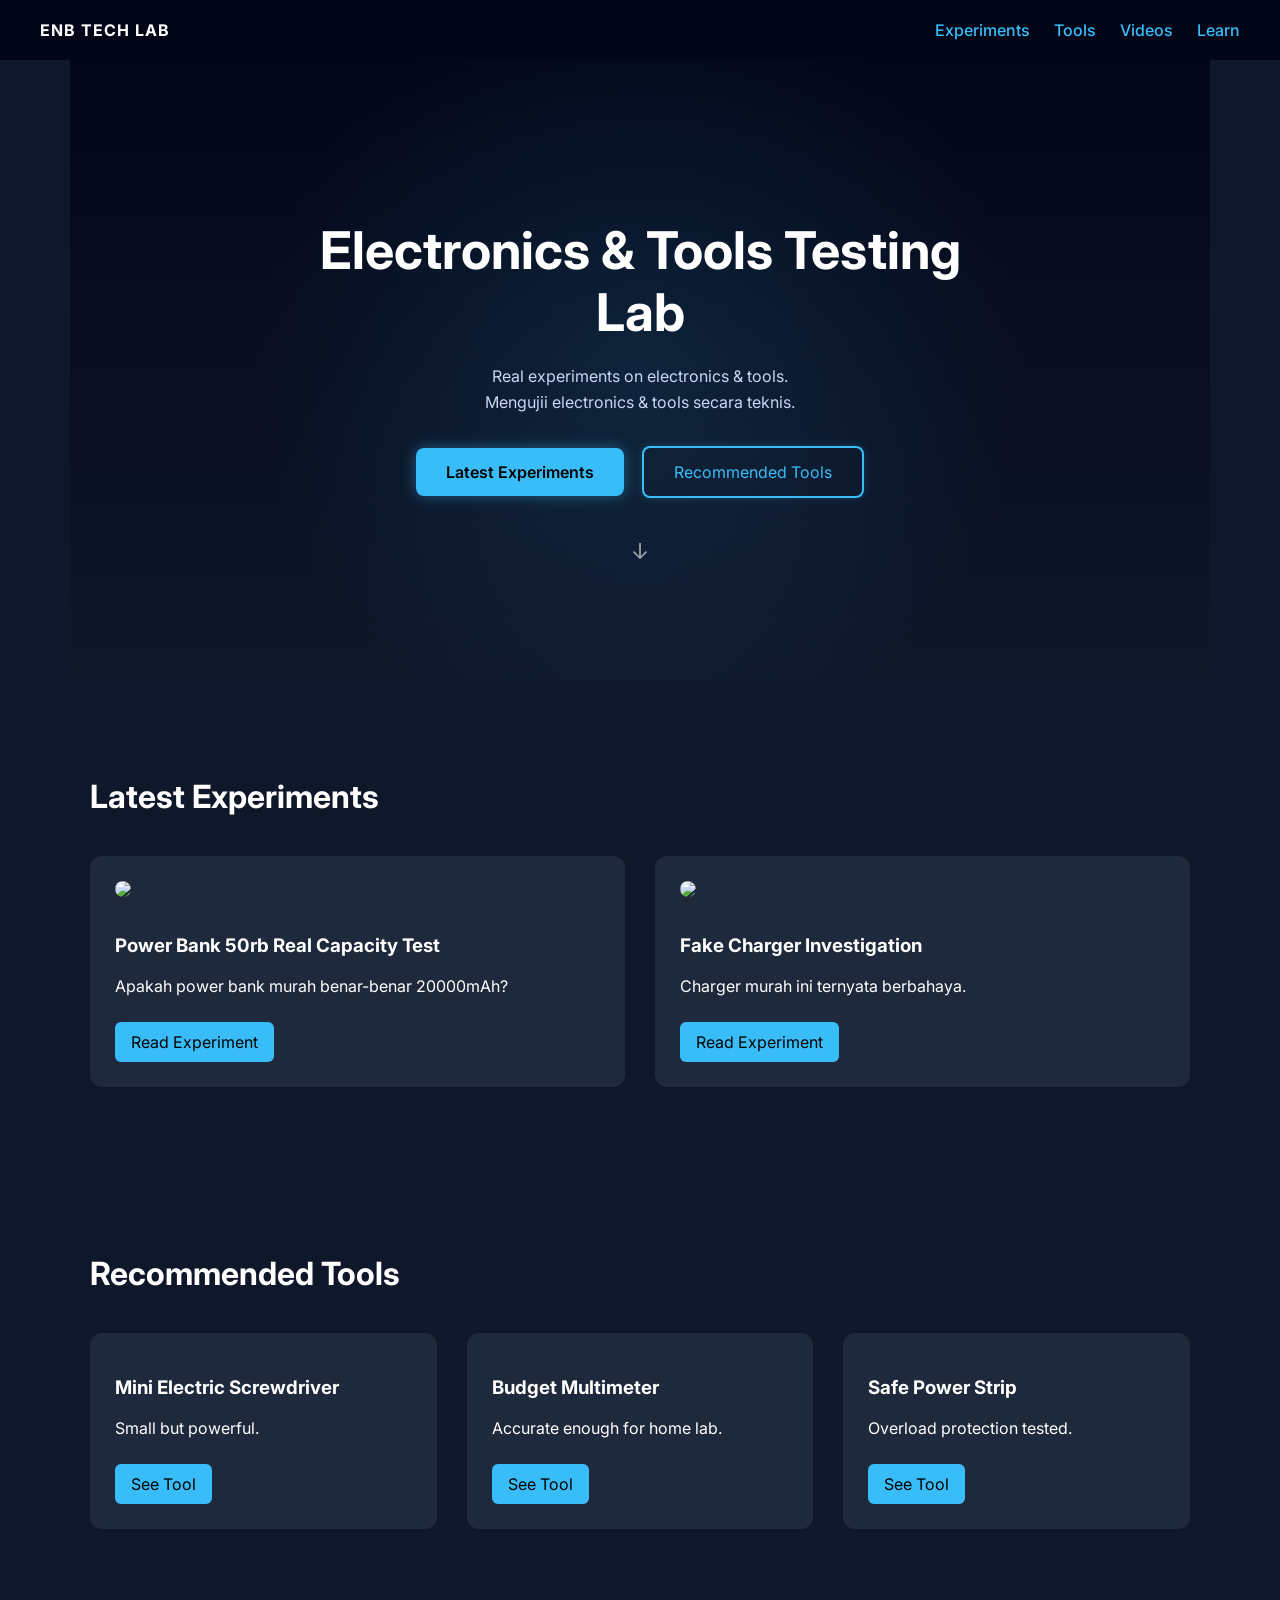
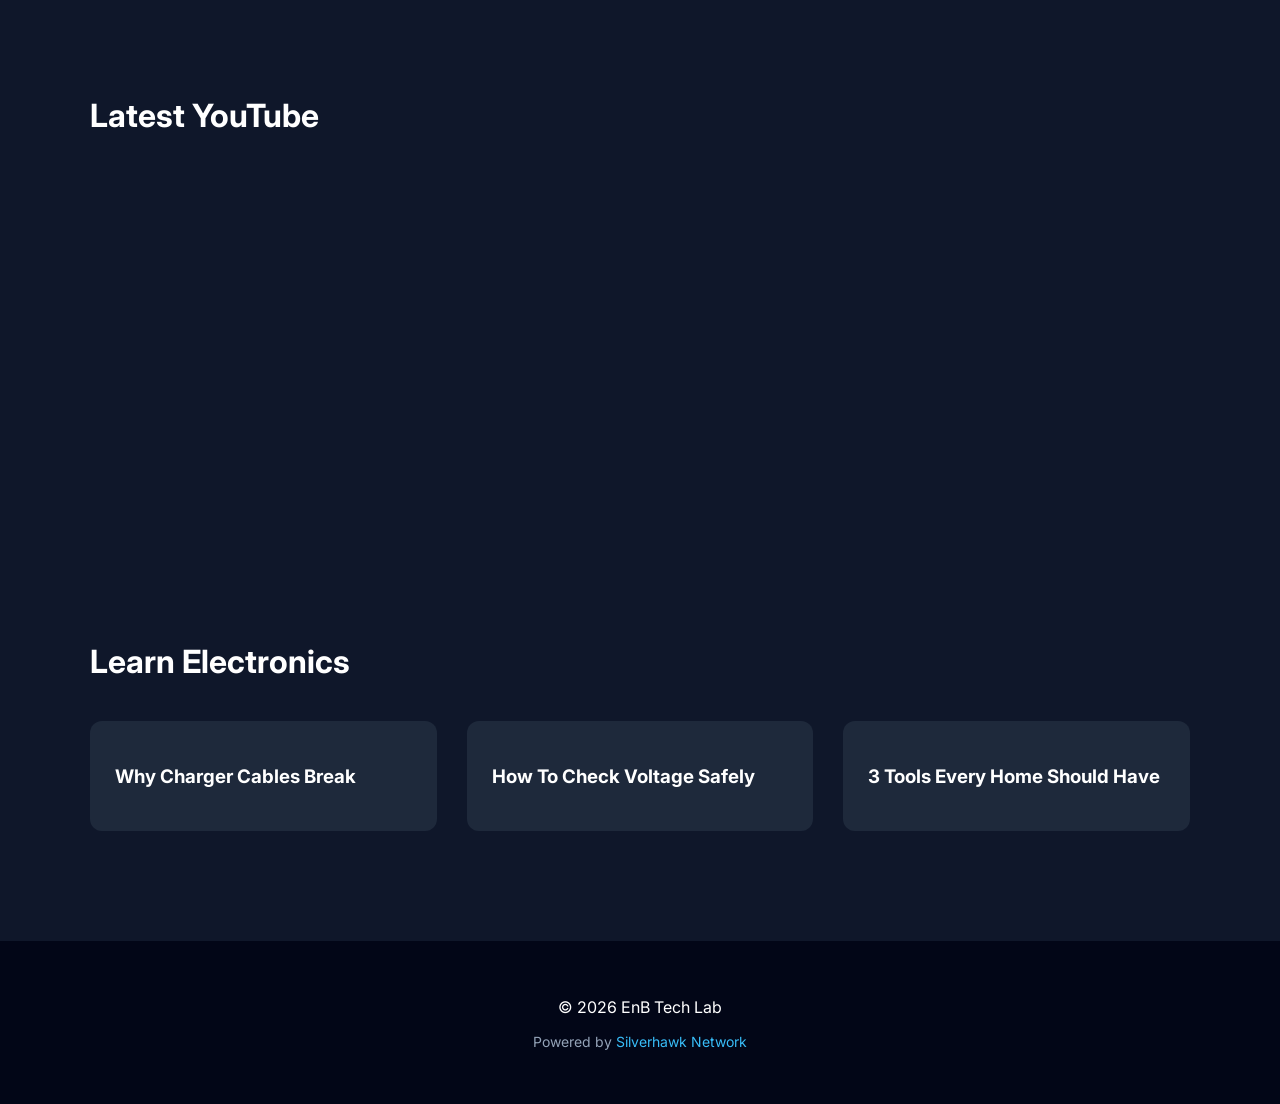
==== index.html @ 7971fc6a "Add files via upload" ====
<!doctype html>
<html lang="en">
  <head>
    <meta charset="UTF-8" />
    <meta name="viewport" content="width=device-width, initial-scale=1.0" />

    <title>EnB Tech Lab</title>

    <meta
      name="description"
      content="Real tests of electronics and tools by EnB Tech Lab"
    />

    <link rel="stylesheet" href="style.css" />

    <link
      href="https://fonts.googleapis.com/css2?family=Inter:wght@300;400;600;700&display=swap"
      rel="stylesheet"
    />
  </head>

  <body>
    <header id="header">
      <div class="logo">ENB TECH LAB</div>

      <div class="menu-toggle" onclick="toggleMenu()">☰</div>

      <nav id="navMenu">
        <a href="#experiments">Experiments</a>
        <a href="#tools">Tools</a>
        <a href="#videos">Videos</a>
        <a href="#learn">Learn</a>
      </nav>
    </header>

    <section class="hero">
      <div class="hero-content">
        <h1>Electronics & Tools Testing Lab</h1>

        <p>
          Real experiments on electronics & tools.<br />
          Mengujii electronics & tools secara teknis.
        </p>

        <div class="hero-buttons">
          <a href="#experiments" class="btn">Latest Experiments</a>

          <a href="#tools" class="btn-outline">Recommended Tools</a>
        </div>

        <div class="scroll-indicator">↓</div>
      </div>
    </section>

    <section id="experiments">
      <h2>Latest Experiments</h2>

      <div id="experimentsGrid" class="grid"></div>
    </section>

    <section id="tools">
      <h2>Recommended Tools</h2>

      <div class="grid">
        <div class="card">
          <h3>Mini Electric Screwdriver</h3>

          <p>Small but powerful.</p>

          <a href="#" class="toolbtn">See Tool</a>
        </div>

        <div class="card">
          <h3>Budget Multimeter</h3>

          <p>Accurate enough for home lab.</p>

          <a href="#" class="toolbtn">See Tool</a>
        </div>

        <div class="card">
          <h3>Safe Power Strip</h3>

          <p>Overload protection tested.</p>

          <a href="#" class="toolbtn">See Tool</a>
        </div>
      </div>
    </section>

    <section id="videos">
      <h2>Latest YouTube</h2>

      <div class="video-grid">
        <iframe src="https://www.youtube.com/embed/YOURVIDEOID"></iframe>

        <iframe src="https://www.youtube.com/embed/YOURVIDEOID"></iframe>
      </div>
    </section>

    <section id="learn">
      <h2>Learn Electronics</h2>

      <div class="grid">
        <div class="card">
          <h3>Why Charger Cables Break</h3>
        </div>

        <div class="card">
          <h3>How To Check Voltage Safely</h3>
        </div>

        <div class="card">
          <h3>3 Tools Every Home Should Have</h3>
        </div>
      </div>
    </section>

    <footer>
      <p>© 2026 EnB Tech Lab</p>
      <p class="powered">
        Powered by
        <a href="https://silverhawk.web.id" target="_blank">
          Silverhawk Network
        </a>
      </p>
    </footer>

    <script src="script.js"></script>
  </body>
</html>
---- style.css ----
section {
  max-width: 1100px;
  margin: auto;
  padding: 70px 40px;
}

body {
  margin: 0;
  font-family: "Inter", sans-serif;
  background: #0f172a;
  color: white;
  margin: 0;
  padding: 0;
}

header {
  display: flex;
  justify-content: space-between;
  align-items: center;

  padding: 20px 40px;

  background: #020617;

  position: sticky;
  top: 0;

  z-index: 1000;
}

nav a {
  margin-left: 20px;
  text-decoration: none;
  color: #38bdf8;
  font-weight: 500;
}

.hero {
  min-height: 60vh;
  padding: 40px 20px;

  display: flex;
  align-items: center;
  justify-content: center;

  text-align: center;

  background:
    radial-gradient(
      circle at center,
      rgba(56, 189, 248, 0.12) 0%,
      rgba(2, 6, 23, 0) 60%
    ),
    linear-gradient(#020617, #0f172a);
}

.hero-content {
  max-width: 700px;
  margin: auto;
  animation: fadeUp 0.8s ease;
}

.hero h1 {
  font-size: 52px;
  margin-bottom: 20px;
  line-height: 1.2;
  max-width: 800px;
  margin-left: auto;
  margin-right: auto;
  word-break: keep-all;
}

.hero p {
  color: #cbd5f5;
  margin-bottom: 25px;
  line-height: 1.6;
}

.hero-buttons {
  display: flex;
  justify-content: center;
  align-items: center;
  gap: 18px;
  flex-wrap: wrap;

  margin-top: 30px;
}

.btn {
  background: #38bdf8;
  padding: 14px 30px;
  border-radius: 8px;
  text-decoration: none;
  color: black;
  font-weight: 600;
}

.btn:hover {
  background: #0ea5e9;
  transform: translateY(-2px);
}

.btn-outline {
  border: 2px solid #38bdf8;
  padding: 14px 30px;
  border-radius: 8px;
  text-decoration: none;
  color: #38bdf8;

  box-shadow: 0 0 10px rgba(56, 189, 248, 0.2);
}

.btn-outline:hover {
  background: #38bdf8;
  color: black;
  transform: translateY(-2px);
  box-shadow: 0 0 20px rgba(56, 189, 248, 0.7);
}

.btn,
.btn-outline {
  transition: 0.25s;
}

h2 {
  margin-bottom: 40px;
  font-size: 32px;
}

.grid {
  display: grid;

  grid-template-columns: repeat(auto-fit, minmax(260px, 1fr));

  gap: 30px;
}

.card {
  background: #1e293b;
  padding: 25px;
  border-radius: 12px;
  transition: all 0.35s ease;
}

.card:hover {
  transform: translateY(-8px);
  background: #334155;
  box-shadow: 0 15px 40px rgba(0, 0, 0, 0.4);
}

.card img {
  width: 100%;
  border-radius: 8px;
  margin-bottom: 15px;
}

.toolbtn {
  display: inline-block;
  margin-top: 10px;

  background: #38bdf8;
  padding: 10px 16px;
  border-radius: 6px;

  color: black;
  text-decoration: none;
}

.video-grid {
  display: grid;

  grid-template-columns: repeat(auto-fit, minmax(350px, 1fr));

  gap: 30px;
}

iframe {
  width: 100%;
  width: 100%;
  aspect-ratio: 16/9;
  border: none;
}

footer {
  text-align: center;
  padding: 40px;
  background: #020617;

  margin-top: 40px;
}

.menu-toggle {
  display: none;
  font-size: 28px;
  cursor: pointer;
}

/* MOBILE */

@media (max-width: 768px) {
  header {
    padding: 15px 20px;
  }

  .hero h1 {
    font-size: 30px;
    line-height: 1.25;
    max-width: 300px;
  }

  .hero {
    height: 60vh;
  }

  nav {
    display: none;
    flex-direction: column;

    position: absolute;

    top: 70px;
    left: 0;

    width: 100%;

    background: #020617;

    padding: 20px;
  }

  nav a {
    margin: 10px 0;
  }

  .menu-toggle {
    display: block;
  }

  .grid {
    grid-template-columns: 1fr;
  }

  .video-grid {
    grid-template-columns: 1fr;
  }

  iframe {
    height: 200px;
  }

  section {
    padding: 40px 20px;
  }

  .card {
    padding: 18px;
  }

  .card h3 {
    font-size: 18px;
  }

  .card p {
    font-size: 14px;
  }
}

.video-grid iframe {
  width: 100%;
  aspect-ratio: 16/9;
}

nav.active {
  display: flex;
}

.powered {
  margin-top: 10px;
  font-size: 14px;
  color: #94a3b8;
}

.powered a {
  color: #38bdf8;
  text-decoration: none;
}

.powered a:hover {
  text-decoration: underline;
}

.logo {
  font-weight: 700;
  letter-spacing: 1px;
}

.btn {
  background: #38bdf8;
  padding: 14px 30px;
  border-radius: 8px;
  text-decoration: none;
  color: black;
  font-weight: 600;

  box-shadow: 0 0 15px rgba(56, 189, 248, 0.4);
}

.btn:hover {
  background: #0ea5e9;
  transform: translateY(-2px);
  box-shadow: 0 0 25px rgba(56, 189, 248, 0.8);
}

@keyframes fadeUp {
  from {
    opacity: 0;
    transform: translateY(20px);
  }

  to {
    opacity: 1;
    transform: translateY(0);
  }
}

.scroll-indicator {
  margin-top: 40px;
  font-size: 22px;
  opacity: 0.6;

  animation: bounce 2s infinite;
}

@keyframes bounce {
  0%,
  100% {
    transform: translateY(0);
  }
  50% {
    transform: translateY(8px);
  }
}
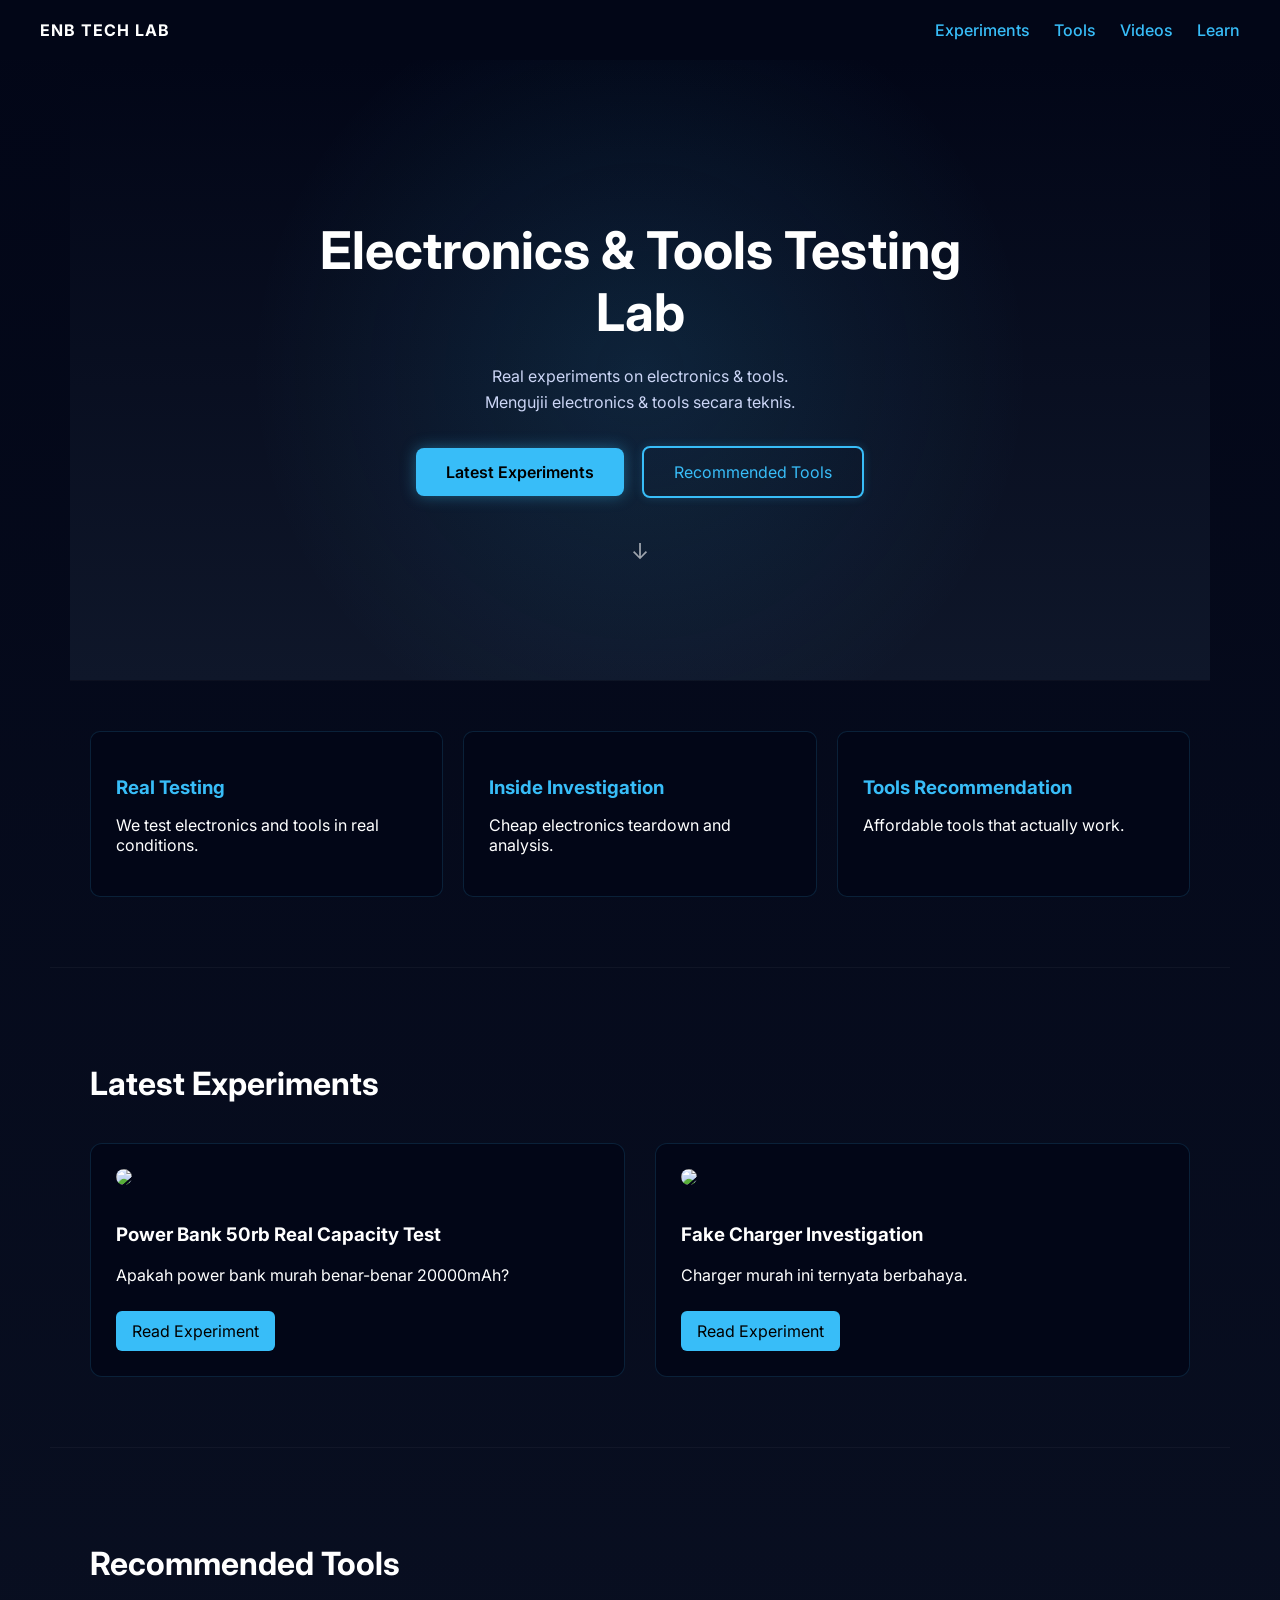
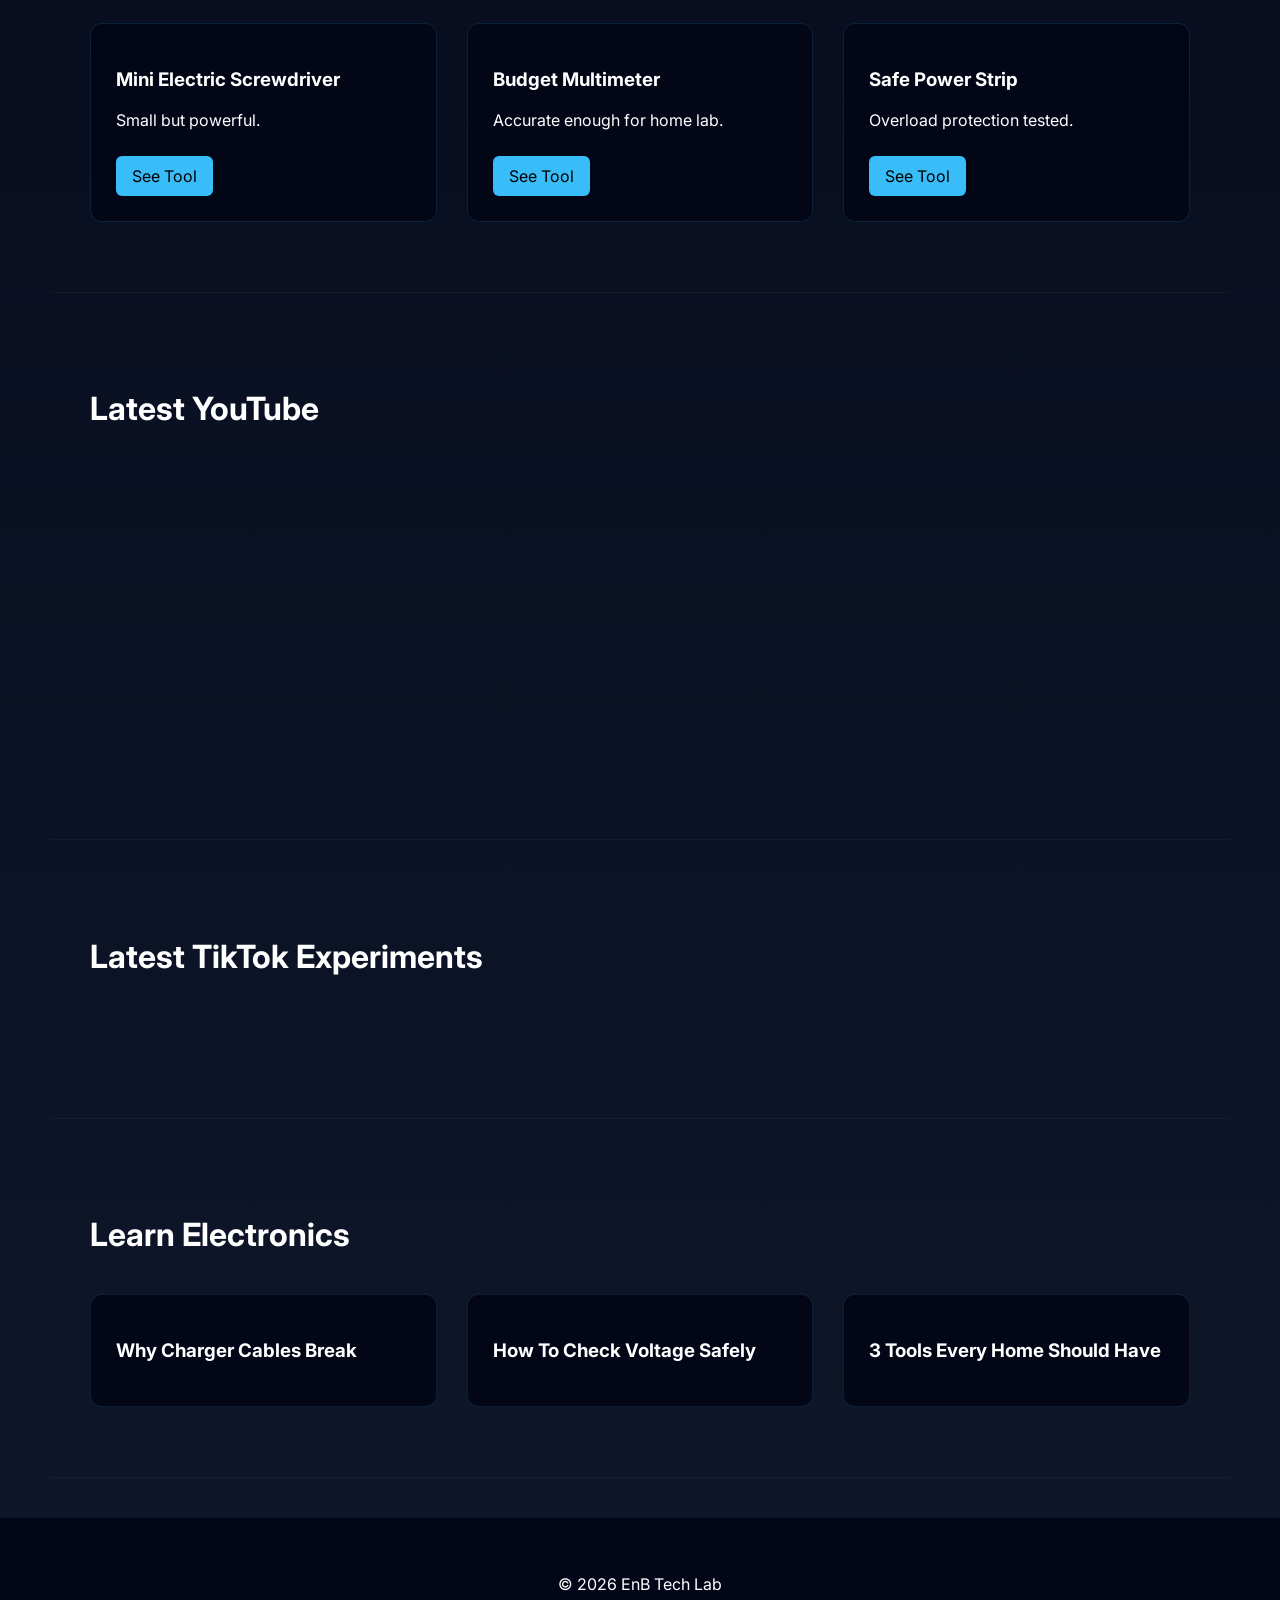
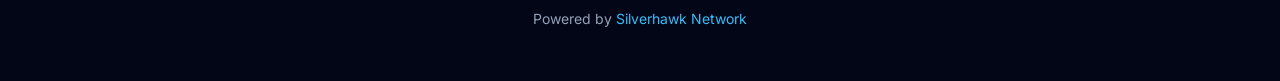
==== commit 5c6601de: "Add files via upload" ====
--- a/index.html
+++ b/index.html
@@ -52,6 +52,26 @@
       </div>
     </section>
 
+    <section class="lab-highlights">
+      <div class="highlight">
+        <h3>Real Testing</h3>
+
+        <p>We test electronics and tools in real conditions.</p>
+      </div>
+
+      <div class="highlight">
+        <h3>Inside Investigation</h3>
+
+        <p>Cheap electronics teardown and analysis.</p>
+      </div>
+
+      <div class="highlight">
+        <h3>Tools Recommendation</h3>
+
+        <p>Affordable tools that actually work.</p>
+      </div>
+    </section>
+
     <section id="experiments">
       <h2>Latest Experiments</h2>
 
@@ -98,6 +118,19 @@
       </div>
     </section>
 
+    <section id="tiktok">
+      <h2>Latest TikTok Experiments</h2>
+
+      <div class="tiktok-grid">
+        <blockquote
+          class="tiktok-embed"
+          cite="https://www.tiktok.com/@USERNAME/video/VIDEOID"
+        ></blockquote>
+      </div>
+    </section>
+
+    <script async src="https://www.tiktok.com/embed.js"></script>
+
     <section id="learn">
       <h2>Learn Electronics</h2>
 
--- a/style.css
+++ b/style.css
@@ -11,20 +11,24 @@
   color: white;
   margin: 0;
   padding: 0;
+  background:
+    linear-gradient(#020617, #0f172a),
+    radial-gradient(
+      circle at center,
+      rgba(56, 189, 248, 0.07) 0%,
+      rgba(0, 0, 0, 0) 60%
+    );
+  /* background-blend-mode: overlay; */
 }
 
 header {
   display: flex;
   justify-content: space-between;
   align-items: center;
-
   padding: 20px 40px;
-
   background: #020617;
-
   position: sticky;
   top: 0;
-
   z-index: 1000;
 }
 
@@ -38,13 +42,10 @@
 .hero {
   min-height: 60vh;
   padding: 40px 20px;
-
   display: flex;
   align-items: center;
   justify-content: center;
-
   text-align: center;
-
   background:
     radial-gradient(
       circle at center,
@@ -82,7 +83,6 @@
   align-items: center;
   gap: 18px;
   flex-wrap: wrap;
-
   margin-top: 30px;
 }
 
@@ -106,7 +106,6 @@
   border-radius: 8px;
   text-decoration: none;
   color: #38bdf8;
-
   box-shadow: 0 0 10px rgba(56, 189, 248, 0.2);
 }
 
@@ -129,23 +128,23 @@
 
 .grid {
   display: grid;
-
   grid-template-columns: repeat(auto-fit, minmax(260px, 1fr));
-
   gap: 30px;
 }
 
 .card {
-  background: #1e293b;
+  background: #020617;
   padding: 25px;
   border-radius: 12px;
+  border: 1px solid rgba(56, 189, 248, 0.15);
   transition: all 0.35s ease;
 }
 
-.card:hover {
+.card:hover, 
+.highlight:hover {
   transform: translateY(-8px);
-  background: #334155;
-  box-shadow: 0 15px 40px rgba(0, 0, 0, 0.4);
+  border-color: #38bdf8;
+  box-shadow: 0 10px 30px rgba(0, 0, 0, 0.5);
 }
 
 .card img {
@@ -157,20 +156,16 @@
 .toolbtn {
   display: inline-block;
   margin-top: 10px;
-
   background: #38bdf8;
   padding: 10px 16px;
   border-radius: 6px;
-
   color: black;
   text-decoration: none;
 }
 
 .video-grid {
   display: grid;
-
   grid-template-columns: repeat(auto-fit, minmax(350px, 1fr));
-
   gap: 30px;
 }
 
@@ -185,7 +180,6 @@
   text-align: center;
   padding: 40px;
   background: #020617;
-
   margin-top: 40px;
 }
 
@@ -215,16 +209,11 @@
   nav {
     display: none;
     flex-direction: column;
-
     position: absolute;
-
     top: 70px;
     left: 0;
-
     width: 100%;
-
     background: #020617;
-
     padding: 20px;
   }
 
@@ -340,3 +329,36 @@
     transform: translateY(8px);
   }
 }
+
+.lab-highlights {
+  display: grid;
+  grid-template-columns: repeat(auto-fit, minmax(220px, 1fr));
+  gap: 20px;
+  margin-top: -20px;
+}
+
+.highlight {
+  background: #020617;
+  padding: 25px;
+  border-radius: 10px;
+  border: 1px solid rgba(56, 189, 248, 0.15);
+  transition: all 0.35s ease;
+}
+
+.highlight h3 {
+  margin-bottom: 8px;
+  color: #38bdf8;
+}
+
+.tiktok-grid {
+  display: grid;
+  grid-template-columns: repeat(auto-fit, minmax(280px, 1fr));
+  gap: 30px;
+}
+
+section {
+  max-width: 1100px;
+  margin: auto;
+  padding: 70px 40px;
+  border-bottom: 1px solid rgba(255, 255, 255, 0.04);
+}
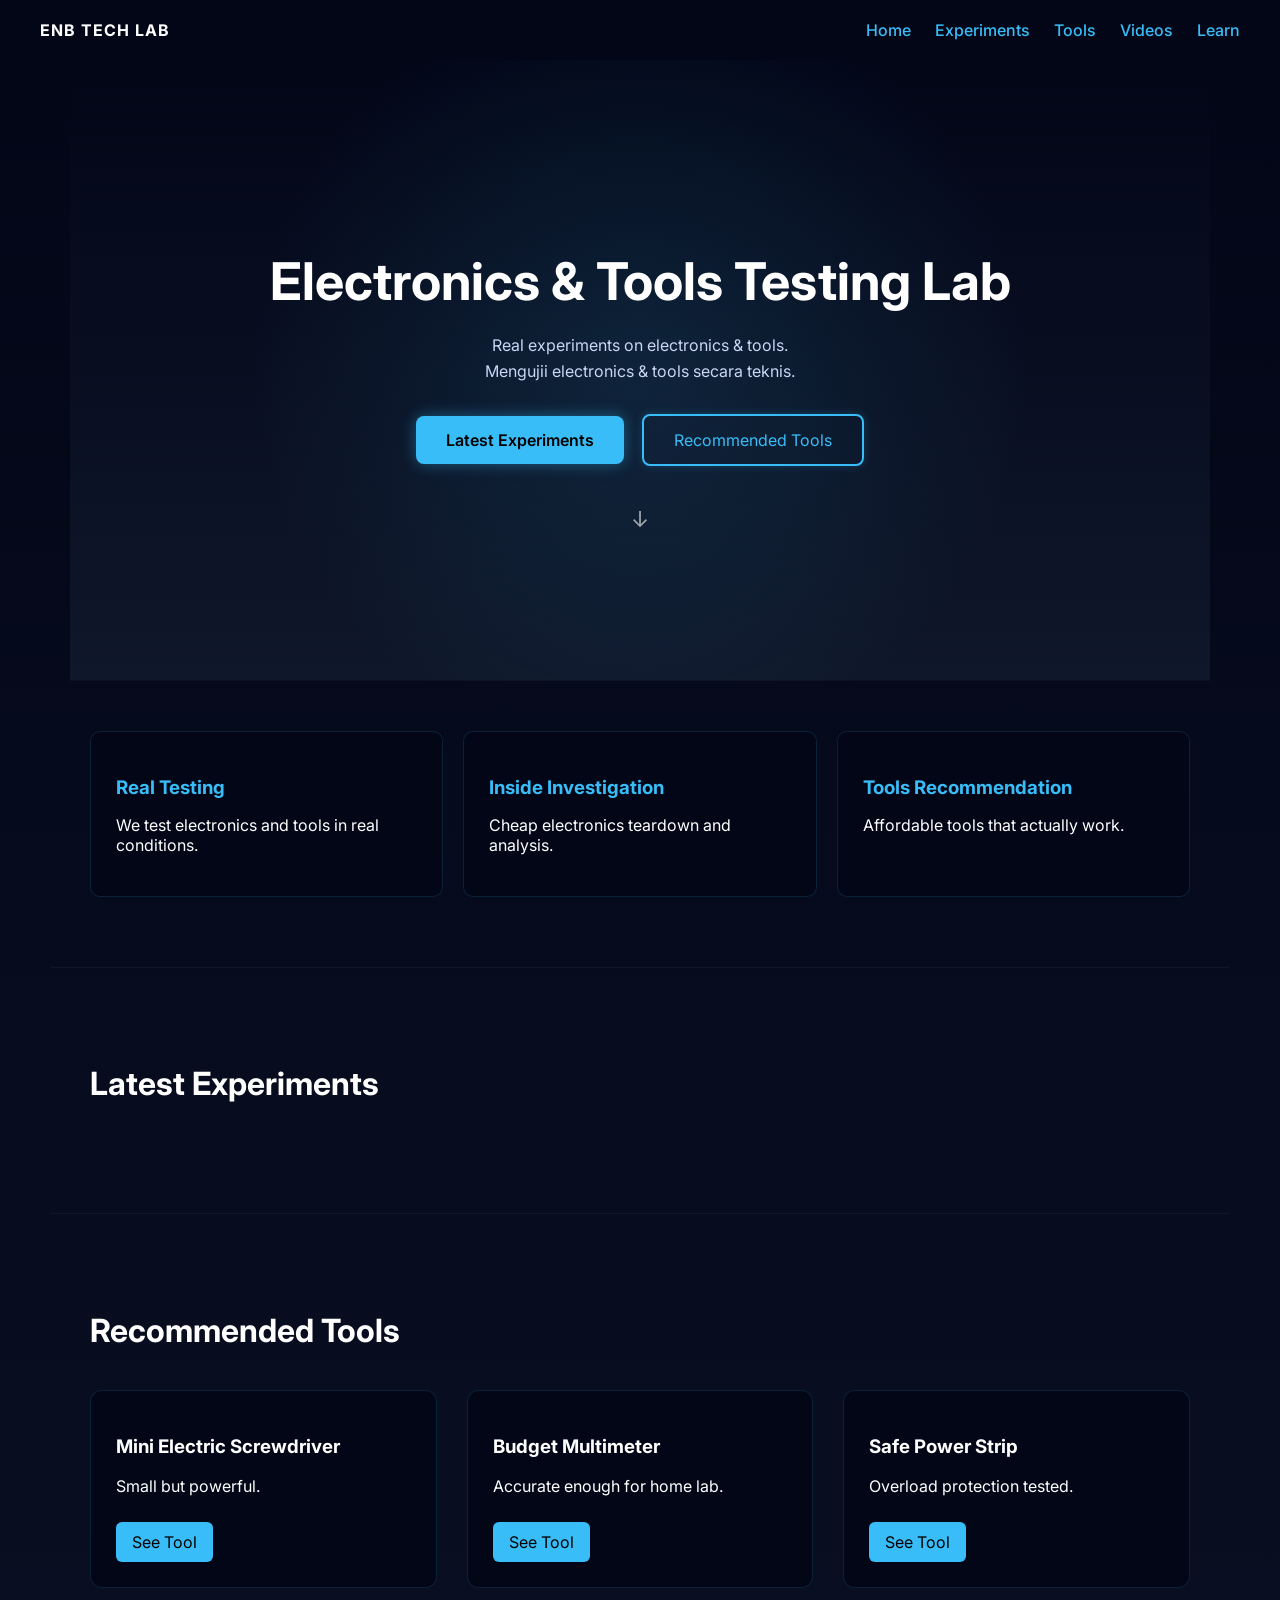
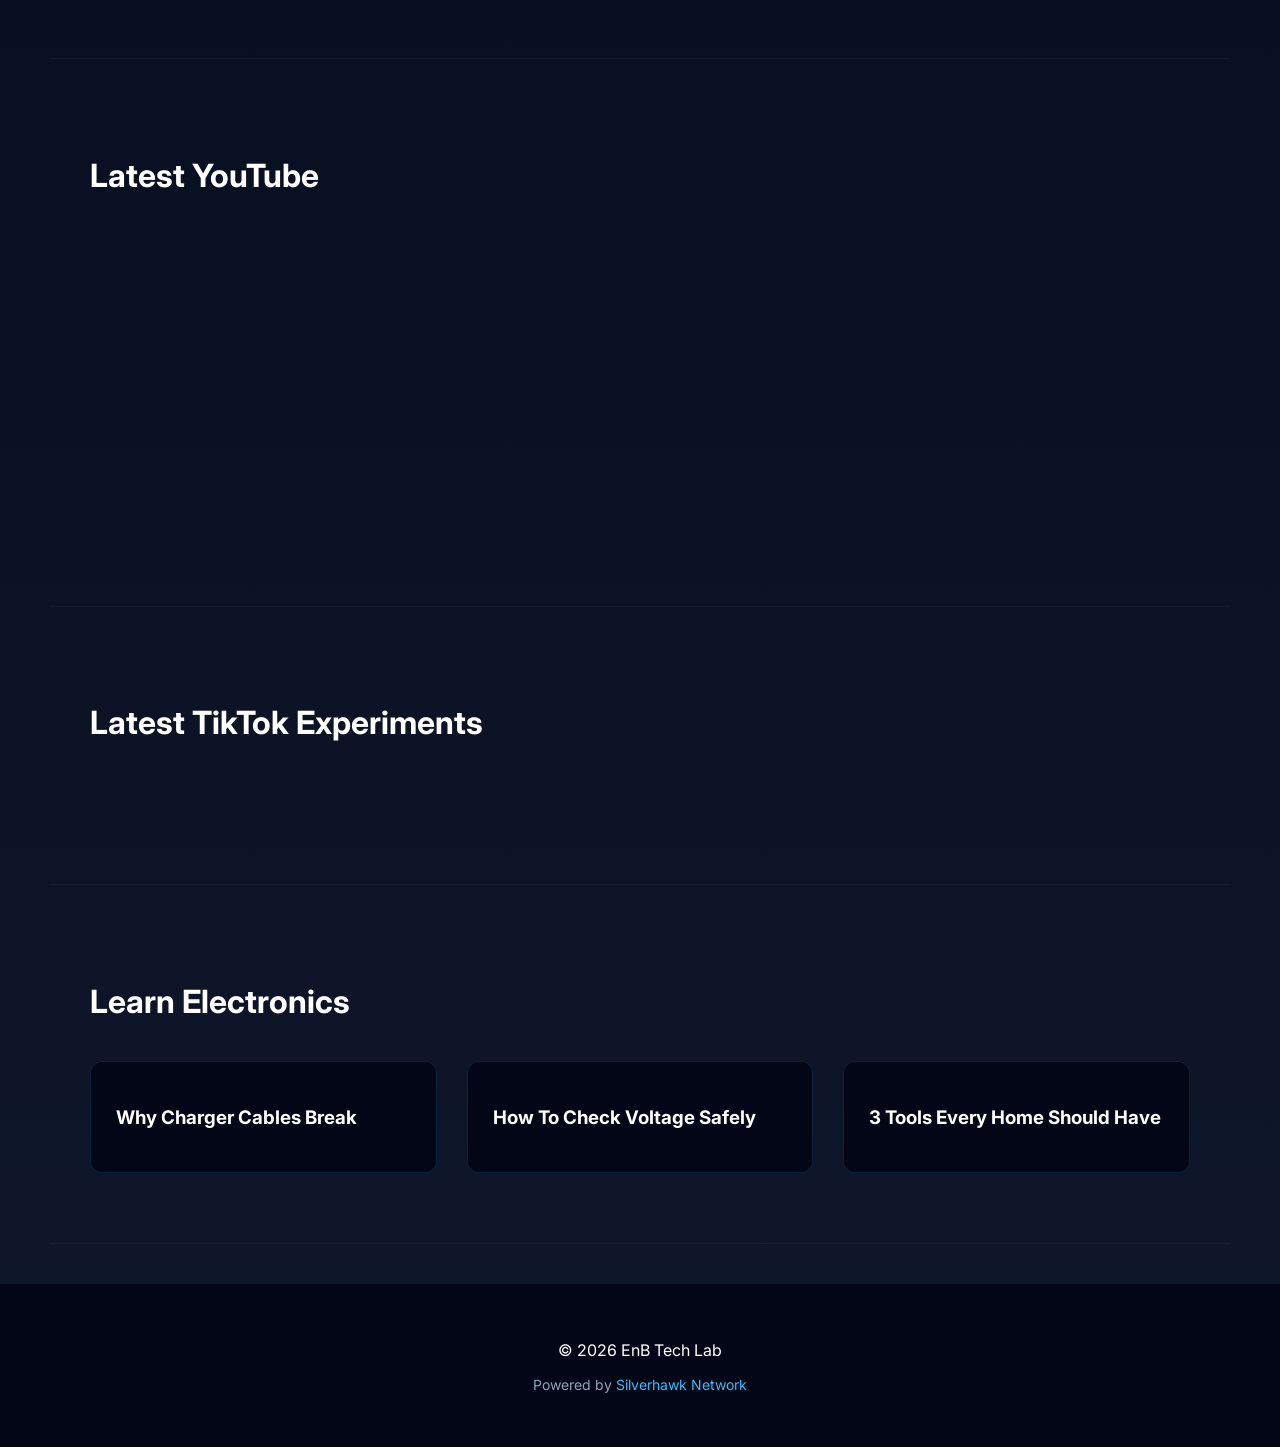
==== commit 336908a3: "Add files via upload" ====
--- a/index.html
+++ b/index.html
@@ -17,6 +17,13 @@
       href="https://fonts.googleapis.com/css2?family=Inter:wght@300;400;600;700&display=swap"
       rel="stylesheet"
     />
+
+    <meta name="robots" content="index, follow" />
+    <meta name="author" content="EnB Tech Lab" />
+
+    <meta property="og:title" content="EnB Tech Lab" />
+    <meta property="og:description" content="Electronics & tools testing lab" />
+    <meta property="og:type" content="website" />
   </head>
 
   <body>
@@ -26,6 +33,7 @@
       <div class="menu-toggle" onclick="toggleMenu()">☰</div>
 
       <nav id="navMenu">
+        <a href="#">Home</a>
         <a href="#experiments">Experiments</a>
         <a href="#tools">Tools</a>
         <a href="#videos">Videos</a>
@@ -160,5 +168,6 @@
     </footer>
 
     <script src="script.js"></script>
+    <button id="topBtn">↑</button>
   </body>
 </html>
--- a/style.css
+++ b/style.css
@@ -1,3 +1,7 @@
+html {
+  scroll-behavior: smooth;
+}
+
 section {
   max-width: 1100px;
   margin: auto;
@@ -30,6 +34,7 @@
   position: sticky;
   top: 0;
   z-index: 1000;
+  backdrop-filter: blur(6px);
 }
 
 nav a {
@@ -37,6 +42,31 @@
   text-decoration: none;
   color: #38bdf8;
   font-weight: 500;
+}
+
+nav a {
+  position: relative;
+  padding-bottom: 4px;
+  transition: 0.3s;
+}
+
+nav a::after {
+  content: "";
+  position: absolute;
+  left: 0;
+  bottom: 0;
+  width: 0%;
+  height: 2px;
+  background: #38bdf8;
+  transition: 0.3s;
+}
+
+nav a:hover::after {
+  width: 100%;
+}
+
+nav a:hover {
+  color: #7dd3fc;
 }
 
 .hero {
@@ -56,7 +86,7 @@
 }
 
 .hero-content {
-  max-width: 700px;
+  max-width: 800px;
   margin: auto;
   animation: fadeUp 0.8s ease;
 }
@@ -140,7 +170,7 @@
   transition: all 0.35s ease;
 }
 
-.card:hover, 
+.card:hover,
 .highlight:hover {
   transform: translateY(-8px);
   border-color: #38bdf8;
@@ -362,3 +392,24 @@
   padding: 70px 40px;
   border-bottom: 1px solid rgba(255, 255, 255, 0.04);
 }
+
+#topBtn {
+  position: fixed;
+  bottom: 30px;
+  right: 30px;
+  background: #38bdf8;
+  color: black;
+  border: none;
+  border-radius: 50%;
+  width: 45px;
+  height: 45px;
+  font-size: 20px;
+  cursor: pointer;
+  display: none;
+  box-shadow: 0 0 15px rgba(56, 189, 248, 0.4);
+  transition:.3s;
+}
+
+#topBtn:hover {
+  background: #0ea5e9;
+}
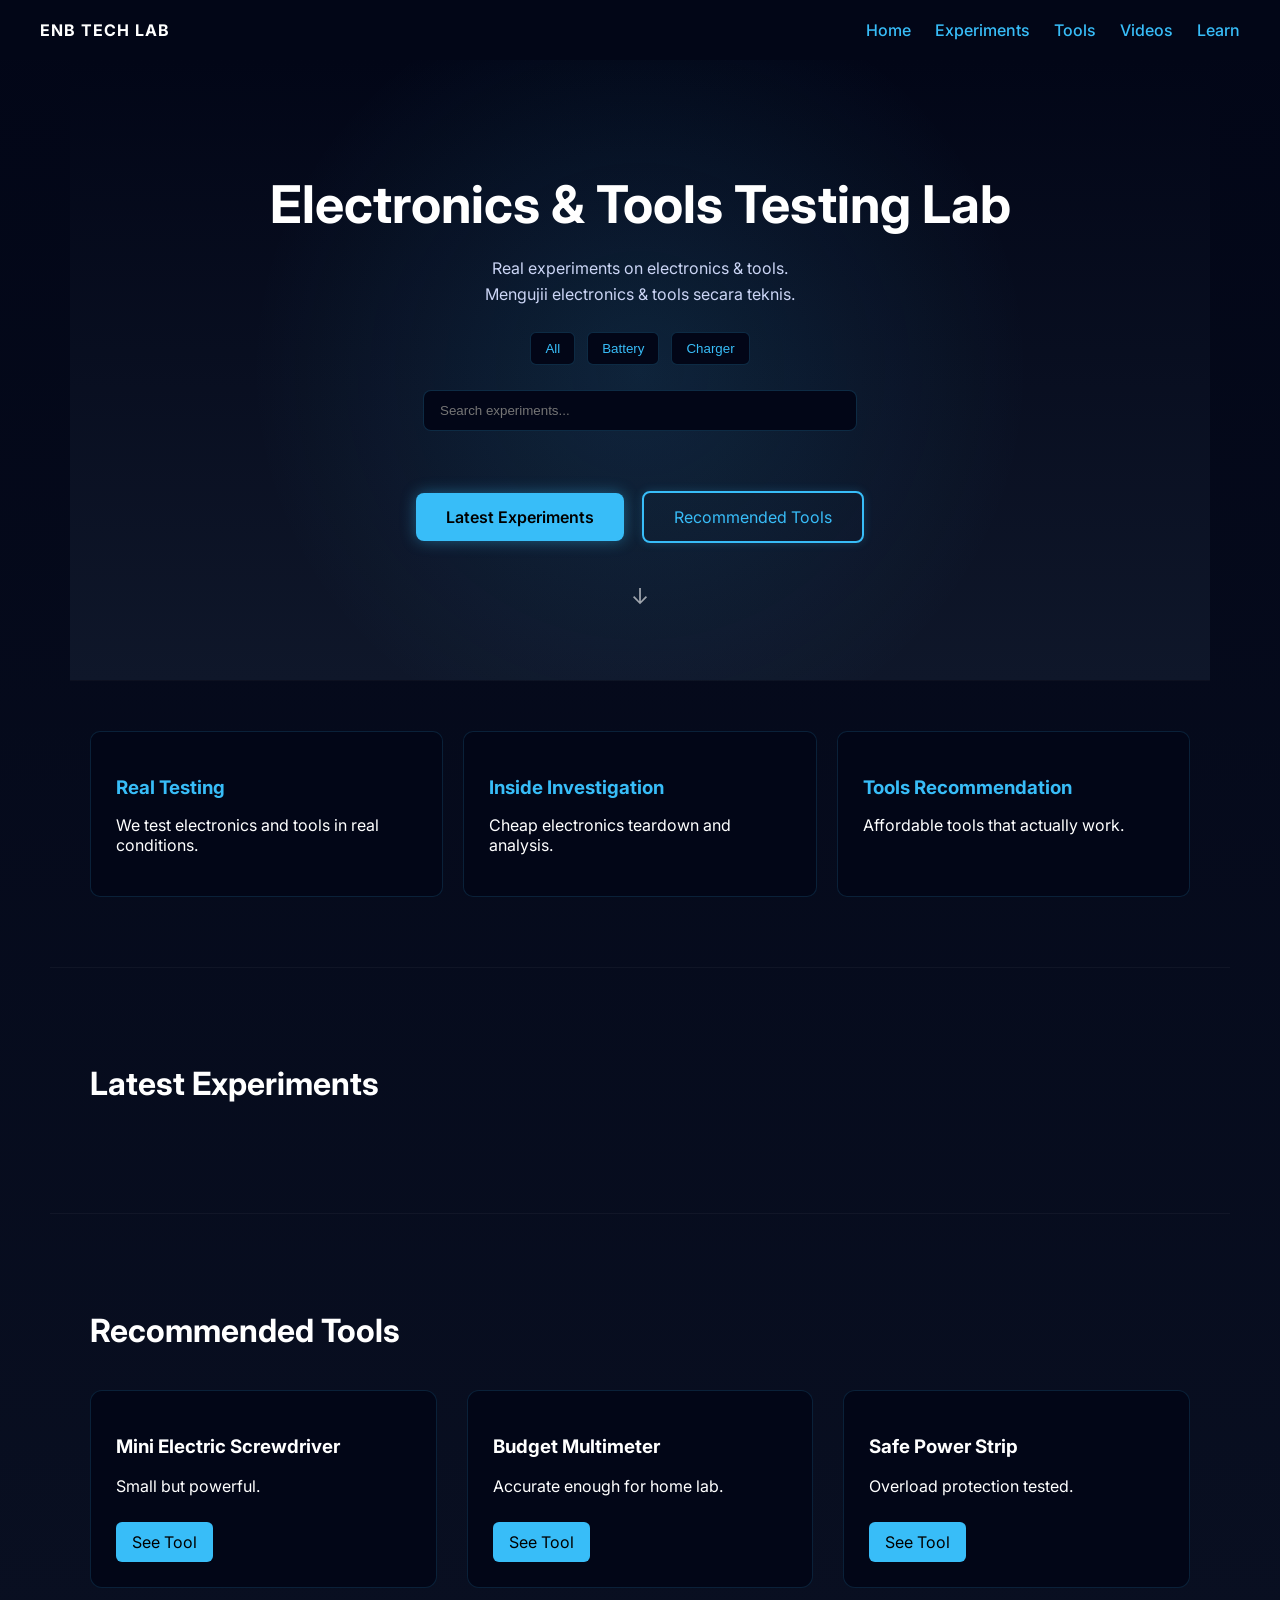
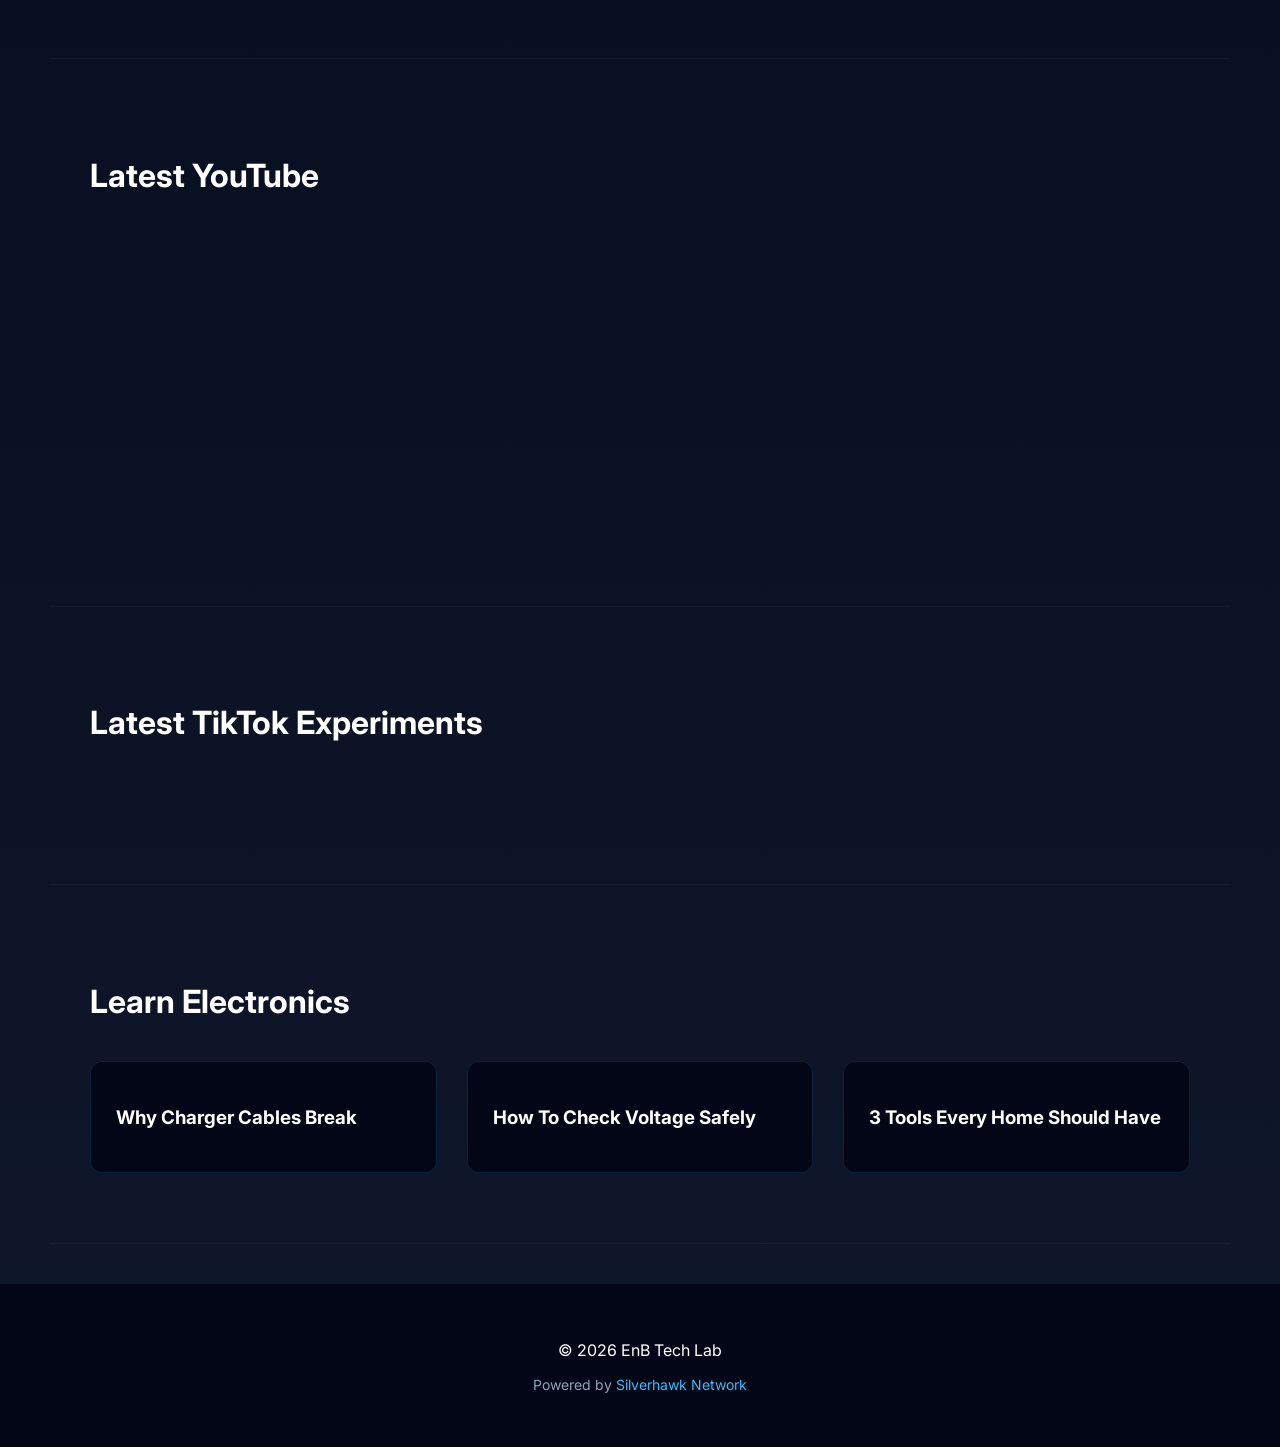
==== commit ae64b5f8: "Add files via upload" ====
--- a/index.html
+++ b/index.html
@@ -49,6 +49,18 @@
           Real experiments on electronics & tools.<br />
           Mengujii electronics & tools secara teknis.
         </p>
+
+        <div class="filters">
+            <button onclick="filterCategory('all', event)">All</button>
+            <button onclick="filterCategory('battery', event)">Battery</button>
+            <button onclick="filterCategory('charger', event)">Charger</button>
+        </div>
+
+        <input
+          type="text"
+          id="searchInput"
+          placeholder="Search experiments..."
+        />
 
         <div class="hero-buttons">
           <a href="#experiments" class="btn">Latest Experiments</a>
--- a/style.css
+++ b/style.css
@@ -407,9 +407,56 @@
   cursor: pointer;
   display: none;
   box-shadow: 0 0 15px rgba(56, 189, 248, 0.4);
-  transition:.3s;
+  transition: 0.3s;
 }
 
 #topBtn:hover {
   background: #0ea5e9;
 }
+
+#searchInput {
+  width: 100%;
+  max-width: 400px;
+  padding: 12px 16px;
+  margin-bottom: 30px;
+  border-radius: 8px;
+  border: none;
+  background: #020617;
+  color: white;
+  border: 1px solid rgba(56, 189, 248, 0.2);
+}
+
+#searchInput:focus {
+  outline: none;
+  border-color: #38bdf8;
+  box-shadow: 0 0 10px rgba(56, 189, 248, 0.3);
+}
+
+.filters {
+  display: flex;
+  justify-content: center;
+  align-items: center;
+  gap: 12px;
+  flex-wrap: wrap;
+  margin-bottom: 25px;
+}
+
+.filters button {
+  background: #020617;
+  border: 1px solid rgba(56, 189, 248, 0.2);
+  color: #38bdf8;
+  padding: 8px 14px;
+  border-radius: 6px;
+  cursor: pointer;
+  transition: 0.2s;
+}
+
+.filters button:hover {
+  background: #38bdf8;
+  color: black;
+}
+
+.filters button.active {
+  background: #38bdf8;
+  color: black;
+}
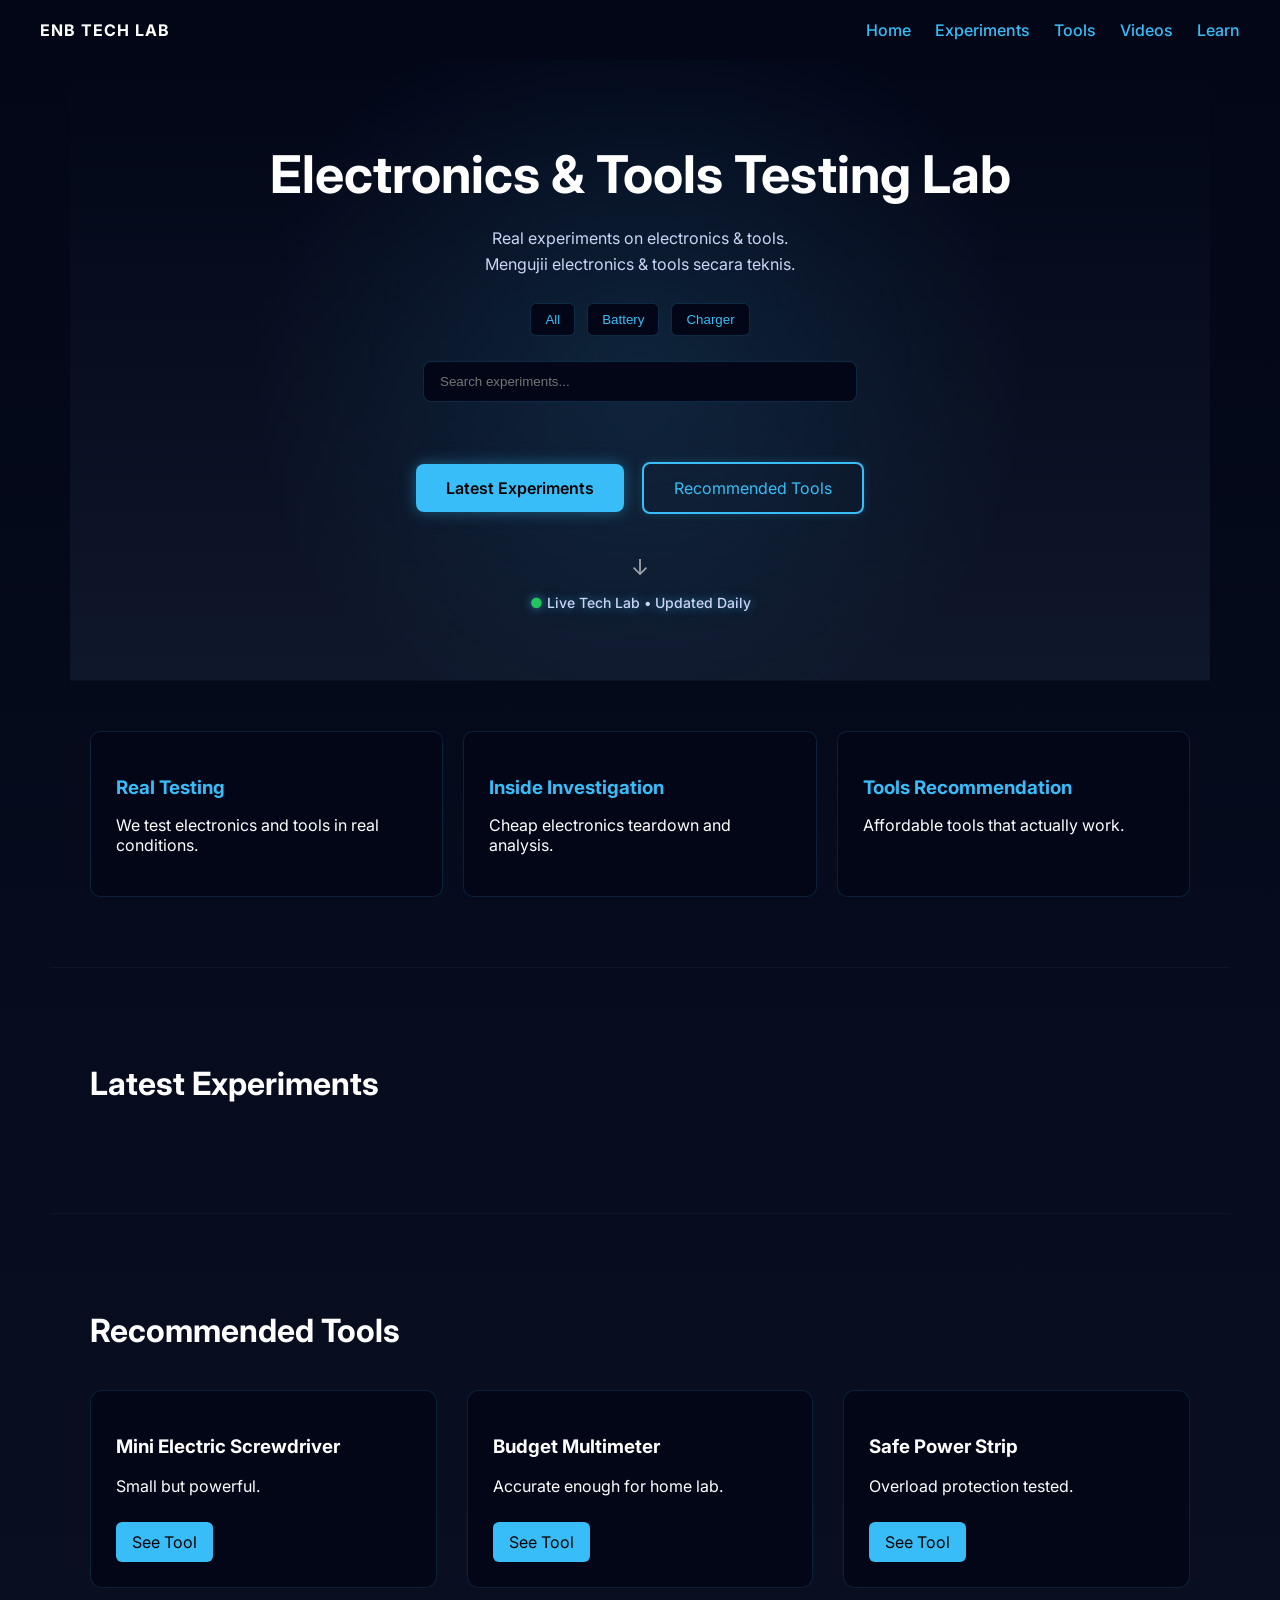
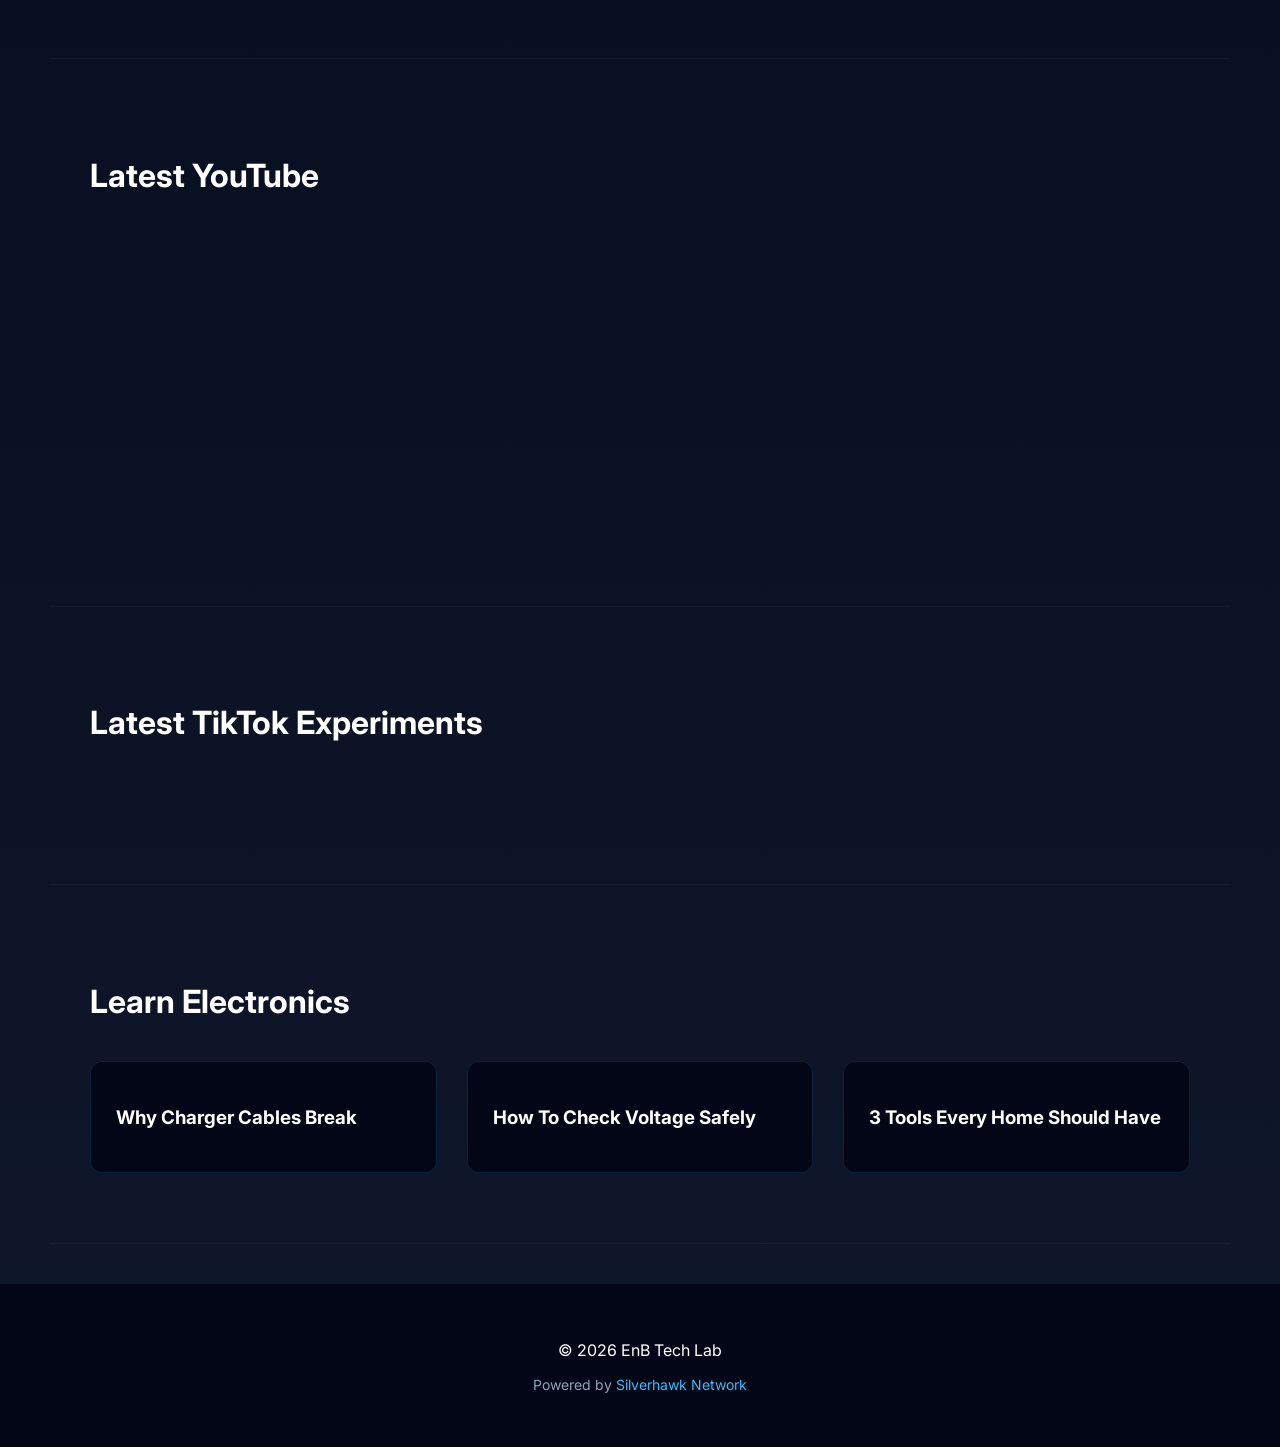
==== commit 4ec790a2: "Add files via upload" ====
--- a/index.html
+++ b/index.html
@@ -51,9 +51,9 @@
         </p>
 
         <div class="filters">
-            <button onclick="filterCategory('all', event)">All</button>
-            <button onclick="filterCategory('battery', event)">Battery</button>
-            <button onclick="filterCategory('charger', event)">Charger</button>
+          <button onclick="filterCategory('all', event)">All</button>
+          <button onclick="filterCategory('battery', event)">Battery</button>
+          <button onclick="filterCategory('charger', event)">Charger</button>
         </div>
 
         <input
@@ -69,6 +69,7 @@
         </div>
 
         <div class="scroll-indicator">↓</div>
+        <p class="status">Live Tech Lab • Updated Daily</p>
       </div>
     </section>
 
@@ -144,7 +145,7 @@
       <div class="tiktok-grid">
         <blockquote
           class="tiktok-embed"
-          cite="https://www.tiktok.com/@USERNAME/video/VIDEOID"
+          cite="https://www.tiktok.com/@enb.electronicsntools/video/7516955510470397189"
         ></blockquote>
       </div>
     </section>
--- a/style.css
+++ b/style.css
@@ -199,6 +199,12 @@
   gap: 30px;
 }
 
+.video-card p {
+  margin-top: 8px;
+  font-size: 14px;
+  color: #cbd5f5;
+}
+
 iframe {
   width: 100%;
   width: 100%;
@@ -460,3 +466,28 @@
   background: #38bdf8;
   color: black;
 }
+
+.status {
+  margin-top: 12px;
+  font-size: 14px;
+  font-weight: 500;
+  color: #38bdf8;
+  text-shadow: 0 0 10px rgba(56, 189, 248, 0.6);
+}
+
+.status::before {
+  content: "● ";
+  color: #22c55e;
+
+  animation: blink 1.5s infinite;
+}
+
+@keyframes blink {
+  0%,
+  100% {
+    opacity: 1;
+  }
+  50% {
+    opacity: 0.3;
+  }
+}
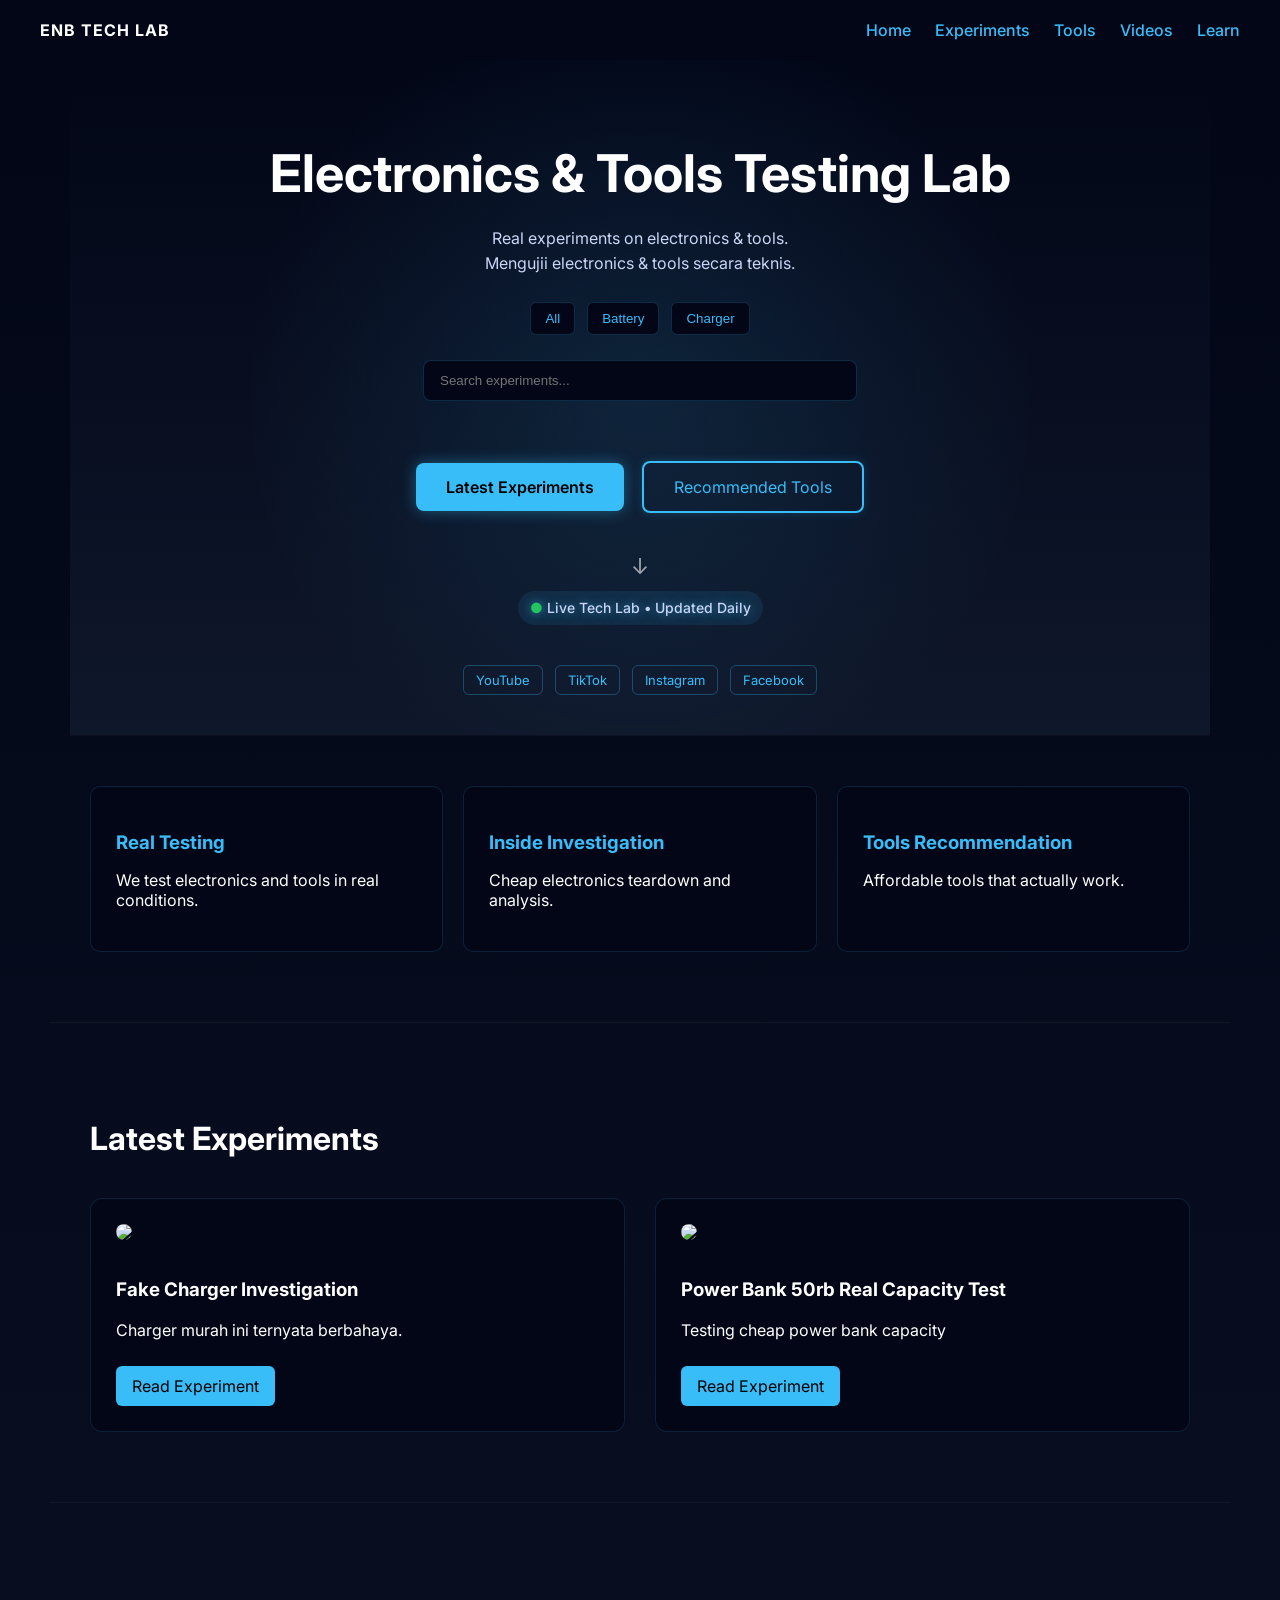
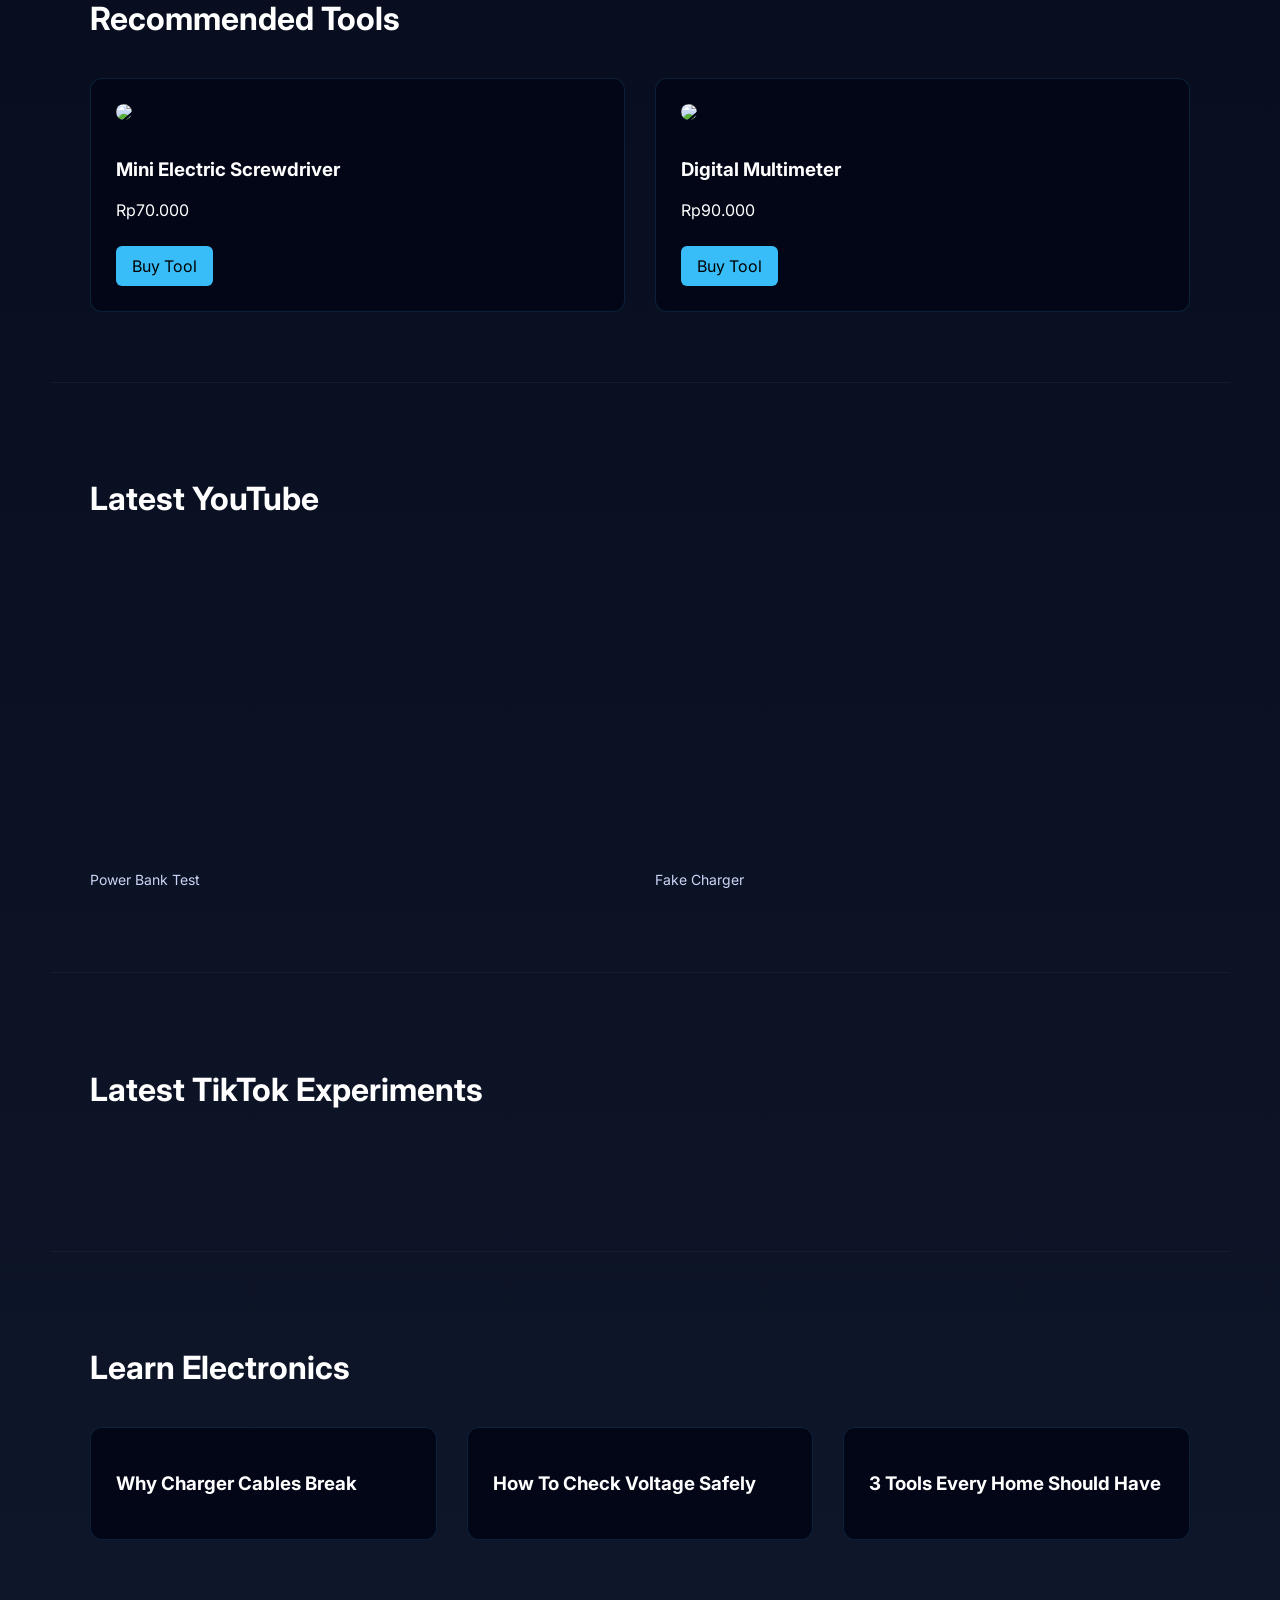
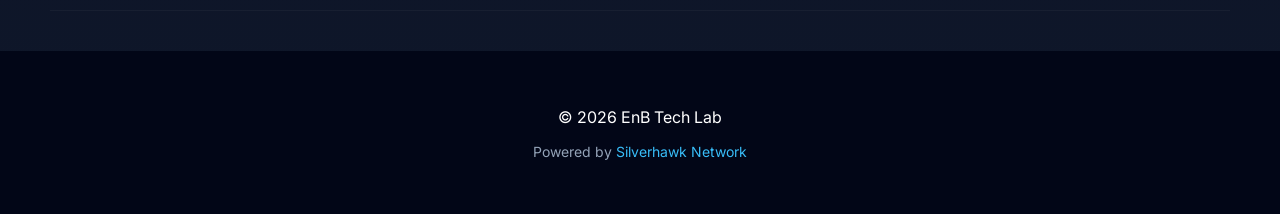
==== commit 3de59b68: "Add files via upload" ====
--- a/index.html
+++ b/index.html
@@ -1,26 +1,20 @@
 <!doctype html>
 <html lang="en">
   <head>
+    <title>EnB Tech Lab</title>
     <meta charset="UTF-8" />
     <meta name="viewport" content="width=device-width, initial-scale=1.0" />
-
-    <title>EnB Tech Lab</title>
-
     <meta
       name="description"
       content="Real tests of electronics and tools by EnB Tech Lab"
     />
-
     <link rel="stylesheet" href="style.css" />
-
     <link
       href="https://fonts.googleapis.com/css2?family=Inter:wght@300;400;600;700&display=swap"
       rel="stylesheet"
     />
-
     <meta name="robots" content="index, follow" />
     <meta name="author" content="EnB Tech Lab" />
-
     <meta property="og:title" content="EnB Tech Lab" />
     <meta property="og:description" content="Electronics & tools testing lab" />
     <meta property="og:type" content="website" />
@@ -29,9 +23,7 @@
   <body>
     <header id="header">
       <div class="logo">ENB TECH LAB</div>
-
       <div class="menu-toggle" onclick="toggleMenu()">☰</div>
-
       <nav id="navMenu">
         <a href="#">Home</a>
         <a href="#experiments">Experiments</a>
@@ -44,86 +36,67 @@
     <section class="hero">
       <div class="hero-content">
         <h1>Electronics & Tools Testing Lab</h1>
-
         <p>
           Real experiments on electronics & tools.<br />
           Mengujii electronics & tools secara teknis.
         </p>
-
         <div class="filters">
           <button onclick="filterCategory('all', event)">All</button>
           <button onclick="filterCategory('battery', event)">Battery</button>
           <button onclick="filterCategory('charger', event)">Charger</button>
         </div>
-
-        <input
-          type="text"
-          id="searchInput"
-          placeholder="Search experiments..."
-        />
-
+        <input type="text" id="searchInput" placeholder="Search experiments..."/>
         <div class="hero-buttons">
           <a href="#experiments" class="btn">Latest Experiments</a>
-
           <a href="#tools" class="btn-outline">Recommended Tools</a>
         </div>
-
         <div class="scroll-indicator">↓</div>
         <p class="status">Live Tech Lab • Updated Daily</p>
+        <div class="social-links">
+          <a href="https://www.youtube.com/@amateursreleased" target="_blank">YouTube</a>
+          <a href="https://www.tiktok.com/@enb.electronicsntools" target="_blank">TikTok</a>
+          <a href="https://www.instagram.com/jameswhat.sgbva/" target="_blank">Instagram</a>
+          <a href="https://www.facebook.com/teddymulyana.sgbva/" target="_blank">Facebook</a>
+        </div>
       </div>
     </section>
 
     <section class="lab-highlights">
       <div class="highlight">
         <h3>Real Testing</h3>
-
         <p>We test electronics and tools in real conditions.</p>
       </div>
-
       <div class="highlight">
         <h3>Inside Investigation</h3>
-
         <p>Cheap electronics teardown and analysis.</p>
       </div>
-
       <div class="highlight">
         <h3>Tools Recommendation</h3>
-
         <p>Affordable tools that actually work.</p>
       </div>
     </section>
 
     <section id="experiments">
       <h2>Latest Experiments</h2>
-
       <div id="experimentsGrid" class="grid"></div>
     </section>
 
     <section id="tools">
       <h2>Recommended Tools</h2>
-
       <div class="grid">
         <div class="card">
           <h3>Mini Electric Screwdriver</h3>
-
           <p>Small but powerful.</p>
-
           <a href="#" class="toolbtn">See Tool</a>
         </div>
-
         <div class="card">
           <h3>Budget Multimeter</h3>
-
           <p>Accurate enough for home lab.</p>
-
           <a href="#" class="toolbtn">See Tool</a>
         </div>
-
         <div class="card">
           <h3>Safe Power Strip</h3>
-
           <p>Overload protection tested.</p>
-
           <a href="#" class="toolbtn">See Tool</a>
         </div>
       </div>
@@ -134,14 +107,12 @@
 
       <div class="video-grid">
         <iframe src="https://www.youtube.com/embed/YOURVIDEOID"></iframe>
-
         <iframe src="https://www.youtube.com/embed/YOURVIDEOID"></iframe>
       </div>
     </section>
 
     <section id="tiktok">
       <h2>Latest TikTok Experiments</h2>
-
       <div class="tiktok-grid">
         <blockquote
           class="tiktok-embed"
@@ -154,16 +125,13 @@
 
     <section id="learn">
       <h2>Learn Electronics</h2>
-
       <div class="grid">
         <div class="card">
           <h3>Why Charger Cables Break</h3>
         </div>
-
         <div class="card">
           <h3>How To Check Voltage Safely</h3>
         </div>
-
         <div class="card">
           <h3>3 Tools Every Home Should Have</h3>
         </div>
--- a/style.css
+++ b/style.css
@@ -473,6 +473,10 @@
   font-weight: 500;
   color: #38bdf8;
   text-shadow: 0 0 10px rgba(56, 189, 248, 0.6);
+  display: inline-block;
+  padding: 6px 12px;
+  border-radius: 20px;
+  background: rgba(56, 189, 248, 0.1);
 }
 
 .status::before {
@@ -491,3 +495,27 @@
     opacity: 0.3;
   }
 }
+
+.social-links {
+  margin-top: 15px;
+
+  display: flex;
+  gap: 12px;
+  flex-wrap: wrap;
+  justify-content: center;
+}
+
+.social-links a {
+  padding: 6px 12px;
+  border-radius: 6px;
+  border: 1px solid rgba(56, 189, 248, 0.3);
+  color: #38bdf8;
+  text-decoration: none;
+  font-size: 13px;
+  transition: 0.2s;
+}
+
+.social-links a:hover {
+  background: #38bdf8;
+  color: black;
+}
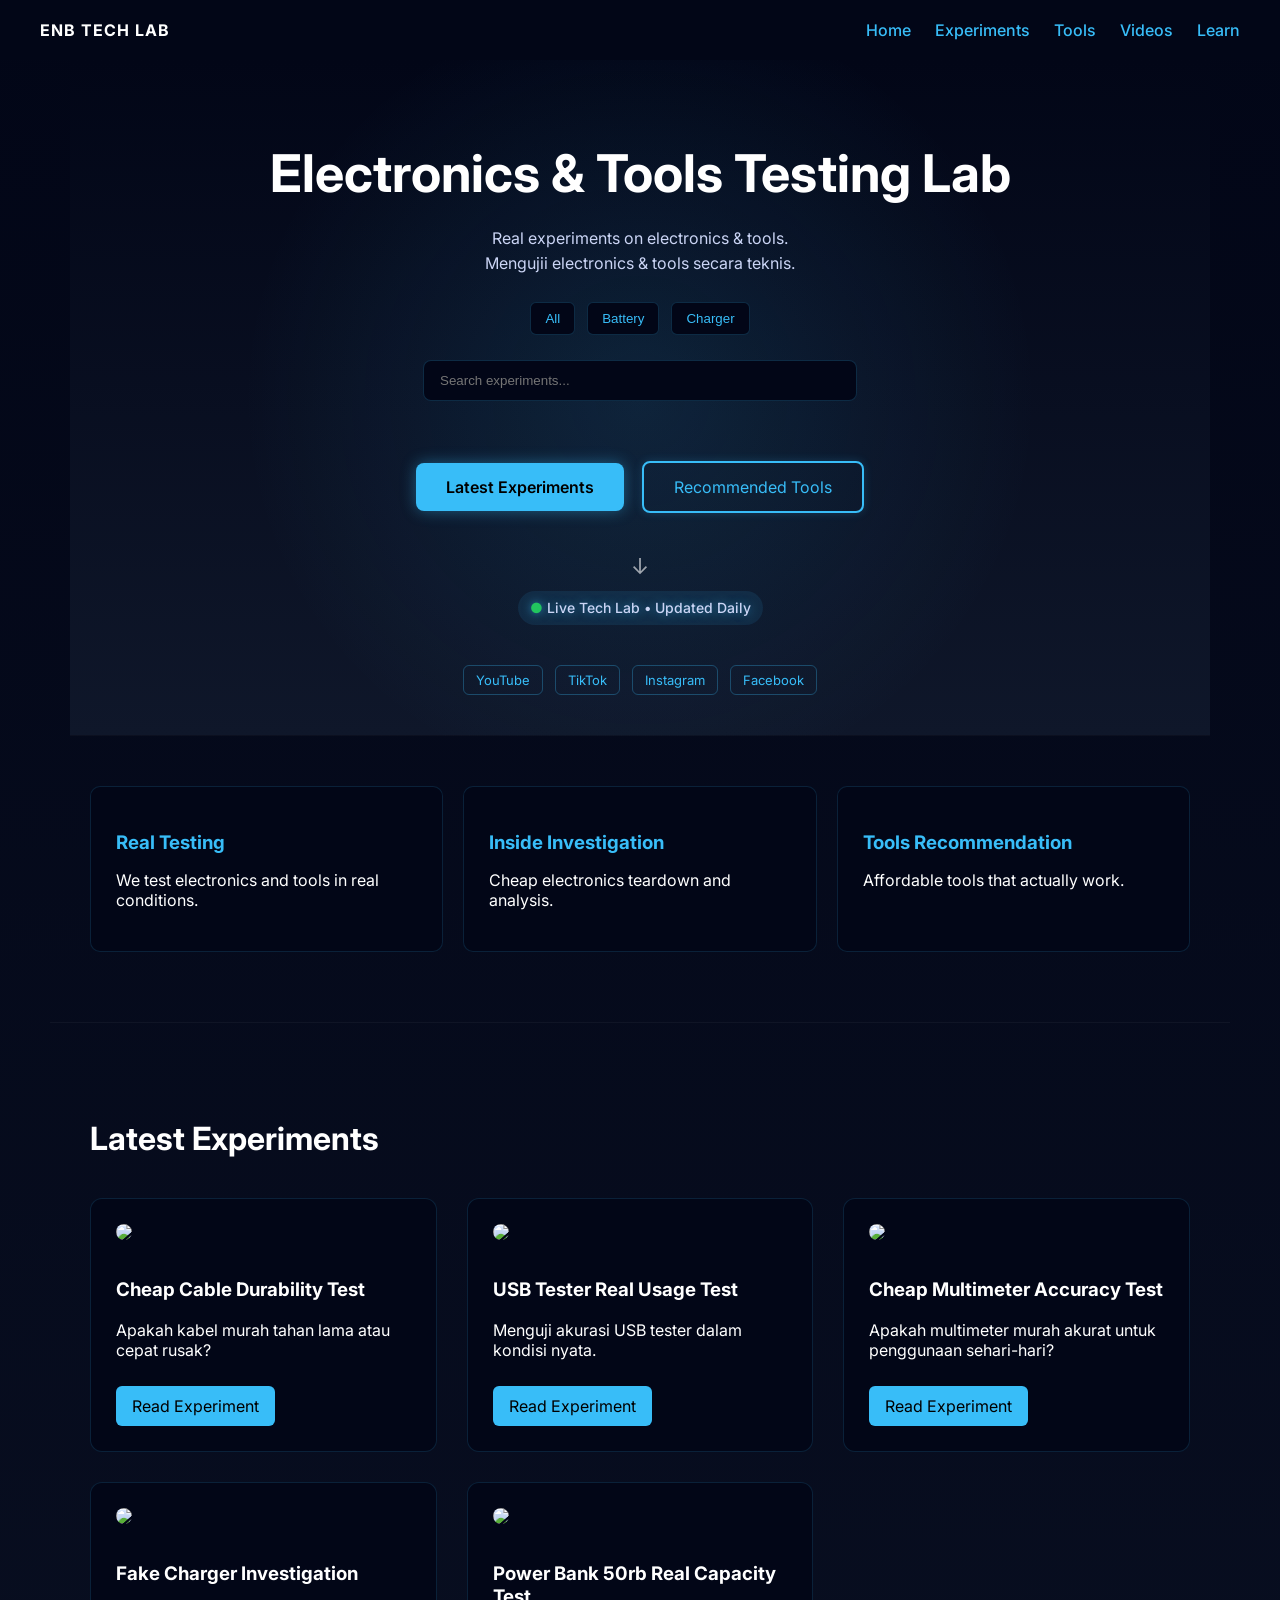
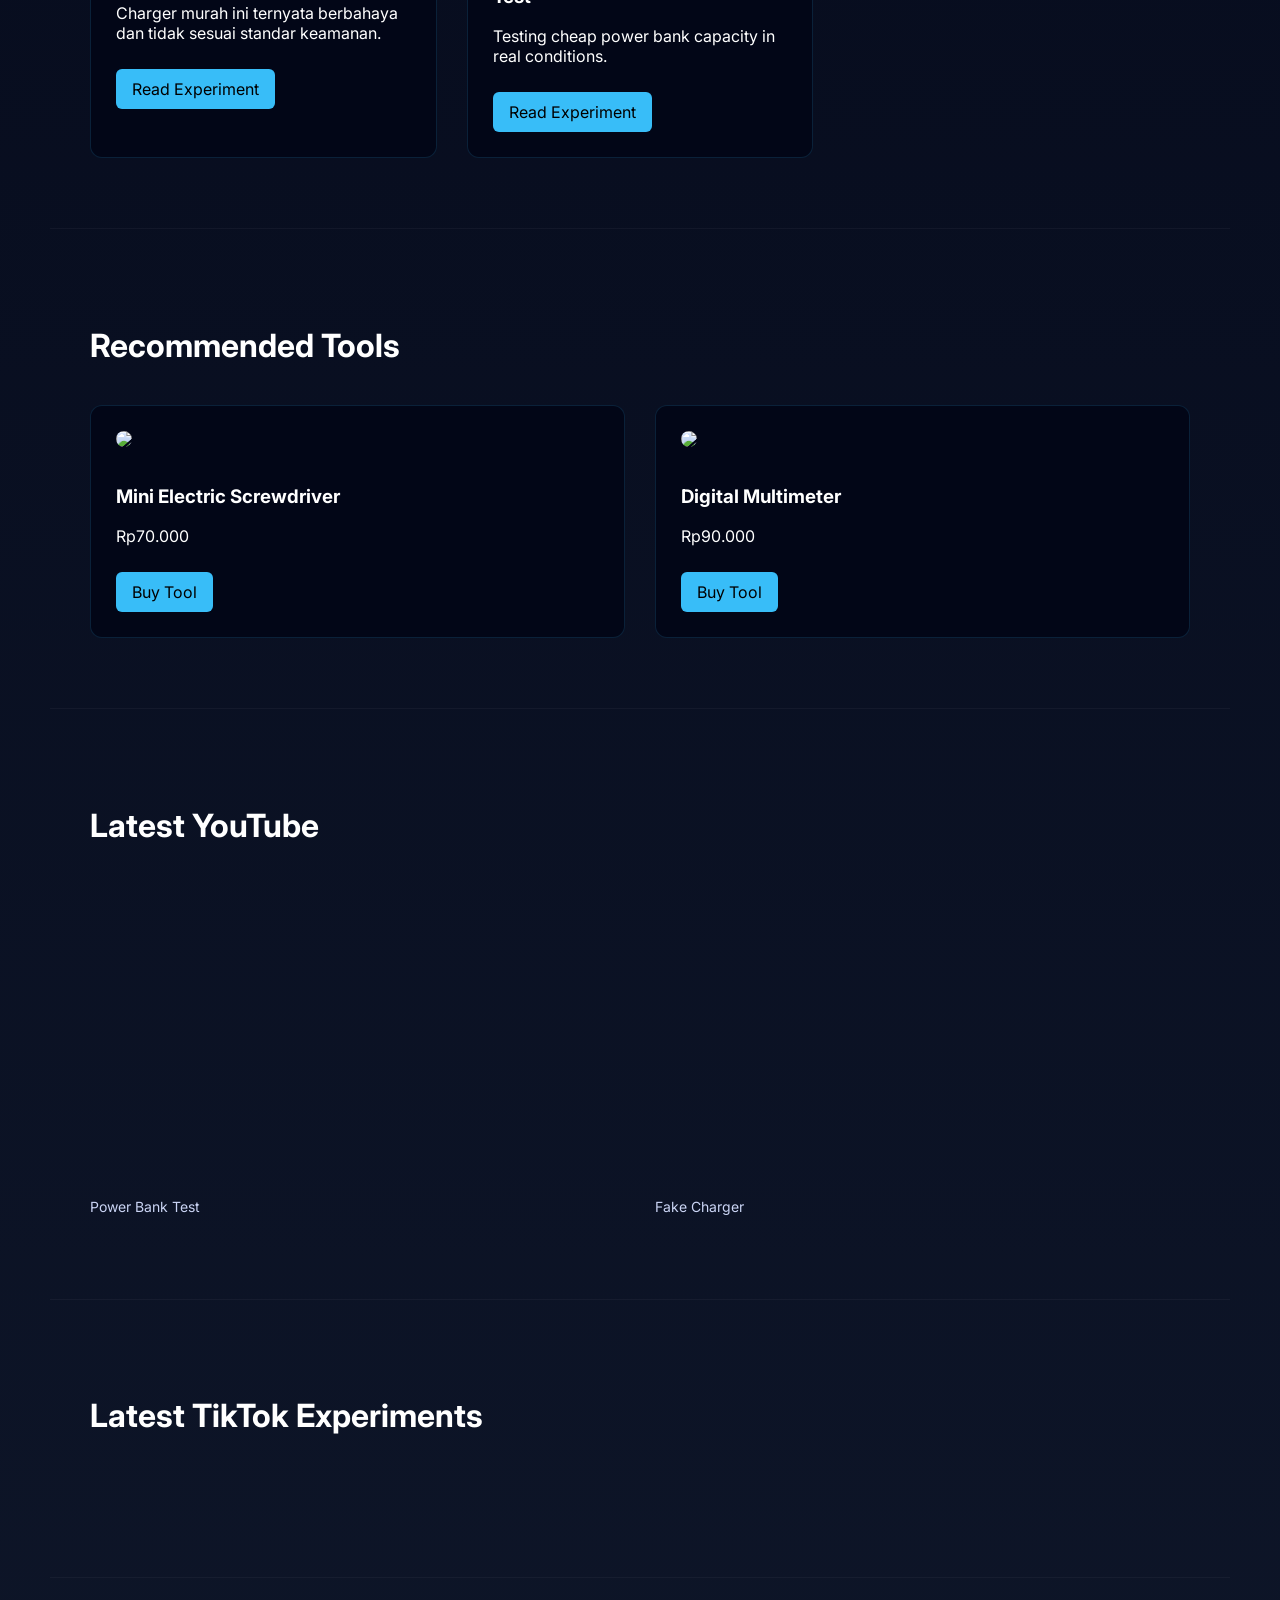
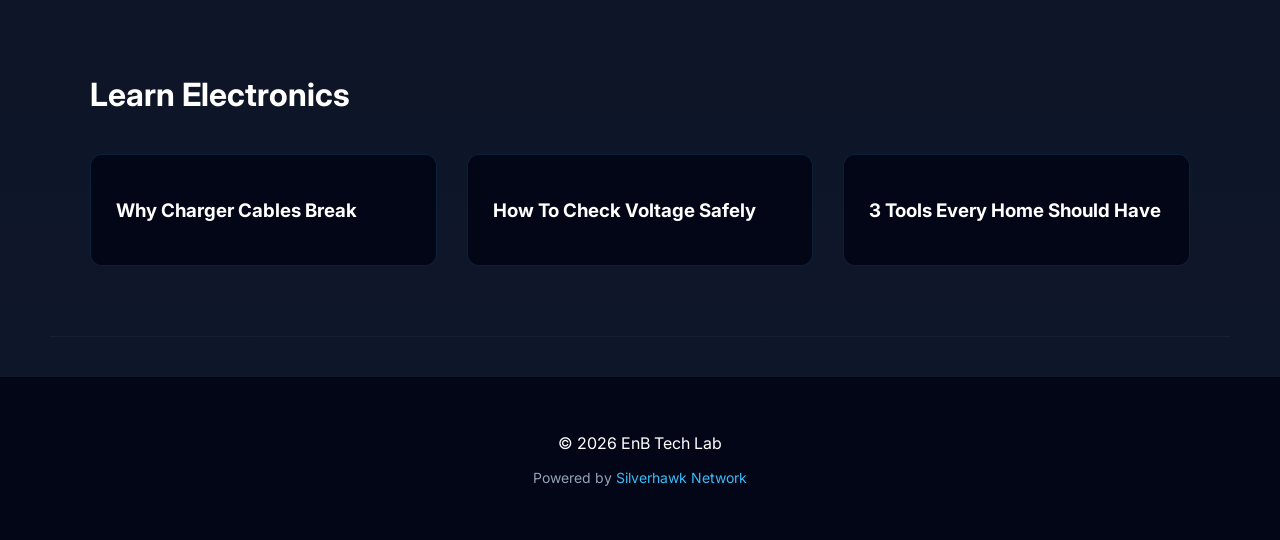
==== commit 76df06ca: "Add files via upload" ====
--- a/index.html
+++ b/index.html
@@ -45,7 +45,11 @@
           <button onclick="filterCategory('battery', event)">Battery</button>
           <button onclick="filterCategory('charger', event)">Charger</button>
         </div>
-        <input type="text" id="searchInput" placeholder="Search experiments..."/>
+        <input
+          type="text"
+          id="searchInput"
+          placeholder="Search experiments..."
+        />
         <div class="hero-buttons">
           <a href="#experiments" class="btn">Latest Experiments</a>
           <a href="#tools" class="btn-outline">Recommended Tools</a>
@@ -53,10 +57,20 @@
         <div class="scroll-indicator">↓</div>
         <p class="status">Live Tech Lab • Updated Daily</p>
         <div class="social-links">
-          <a href="https://www.youtube.com/@amateursreleased" target="_blank">YouTube</a>
-          <a href="https://www.tiktok.com/@enb.electronicsntools" target="_blank">TikTok</a>
-          <a href="https://www.instagram.com/jameswhat.sgbva/" target="_blank">Instagram</a>
-          <a href="https://www.facebook.com/teddymulyana.sgbva/" target="_blank">Facebook</a>
+          <a href="https://www.youtube.com/@amateursreleased" target="_blank"
+            >YouTube</a
+          >
+          <a
+            href="https://www.tiktok.com/@enb.electronicsntools"
+            target="_blank"
+            >TikTok</a
+          >
+          <a href="https://www.instagram.com/jameswhat.sgbva/" target="_blank"
+            >Instagram</a
+          >
+          <a href="https://www.facebook.com/teddymulyana.sgbva/" target="_blank"
+            >Facebook</a
+          >
         </div>
       </div>
     </section>
--- a/style.css
+++ b/style.css
@@ -519,3 +519,19 @@
   background: #38bdf8;
   color: black;
 }
+
+#related {
+  margin-top: 40px;
+}
+
+#related a {
+  display: block;
+  margin: 8px 0;
+
+  color: #38bdf8;
+  text-decoration: none;
+}
+
+#related a:hover {
+  text-decoration: underline;
+}
